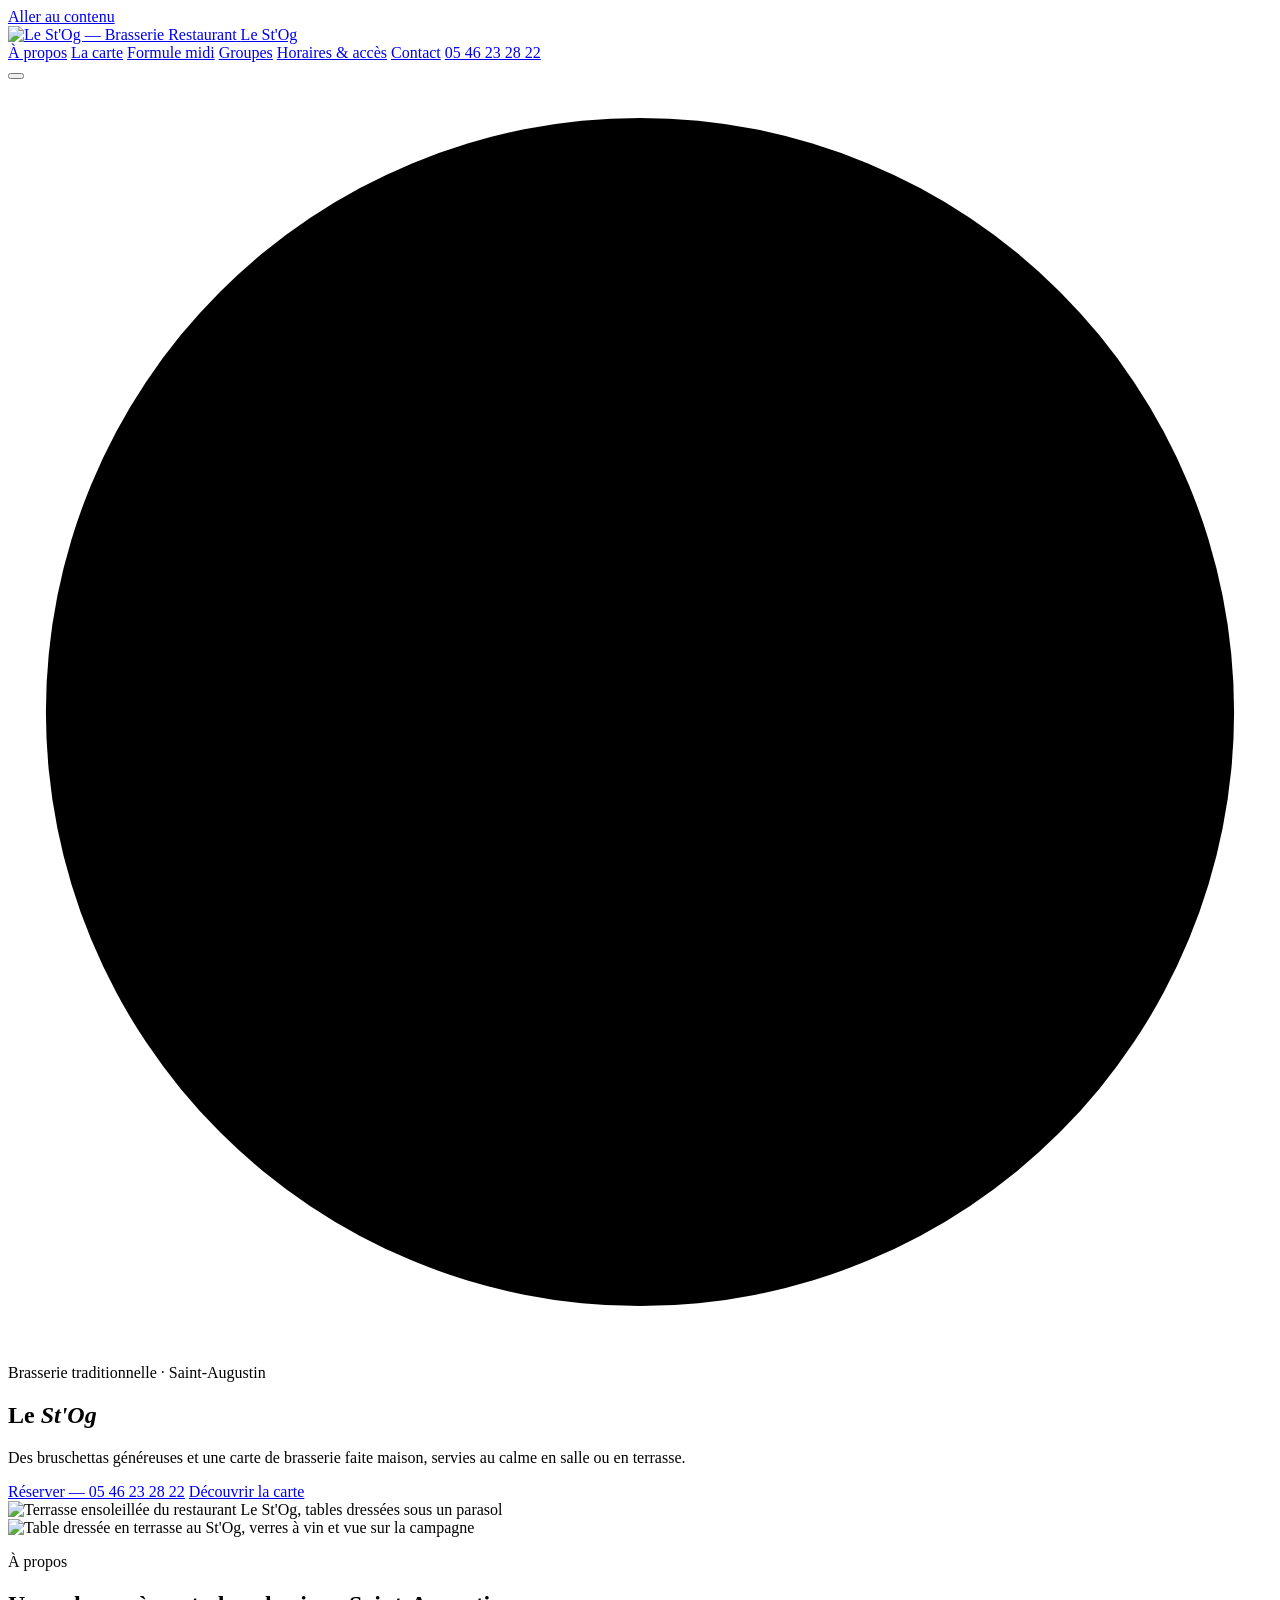
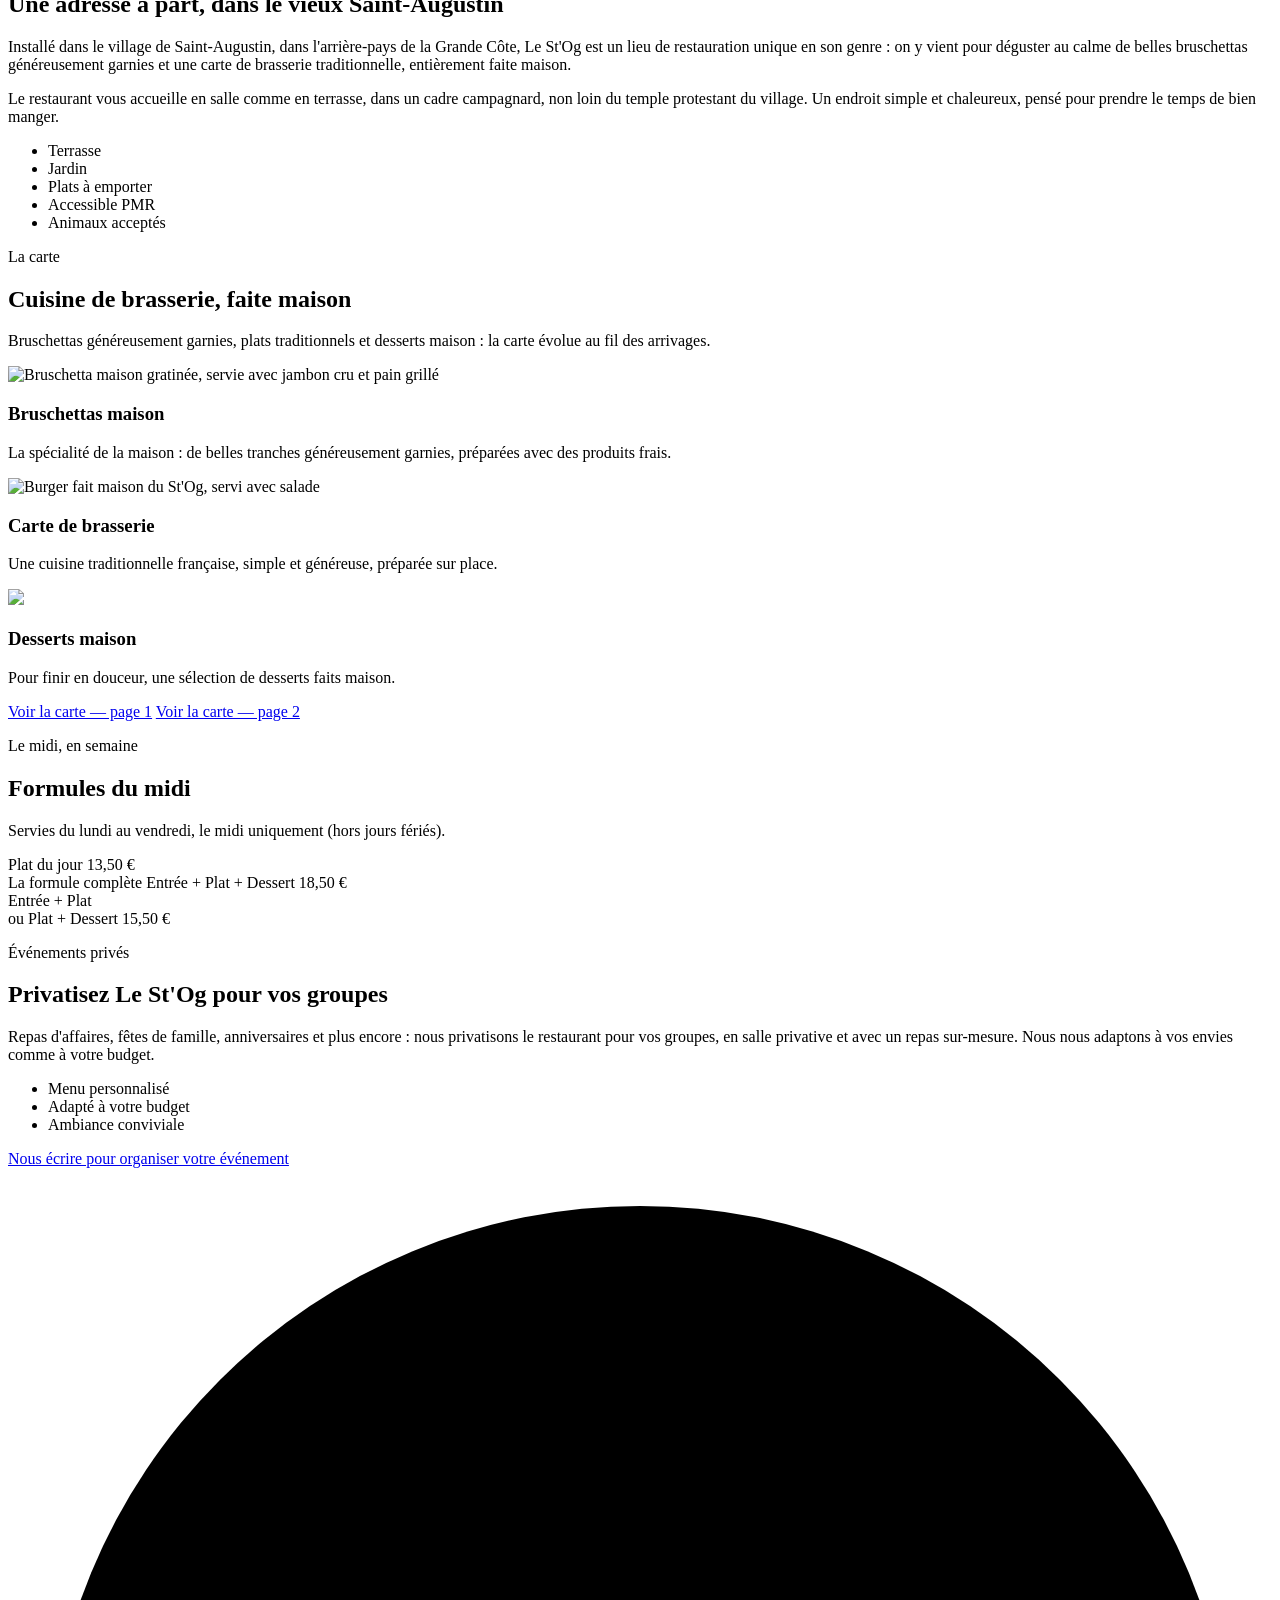
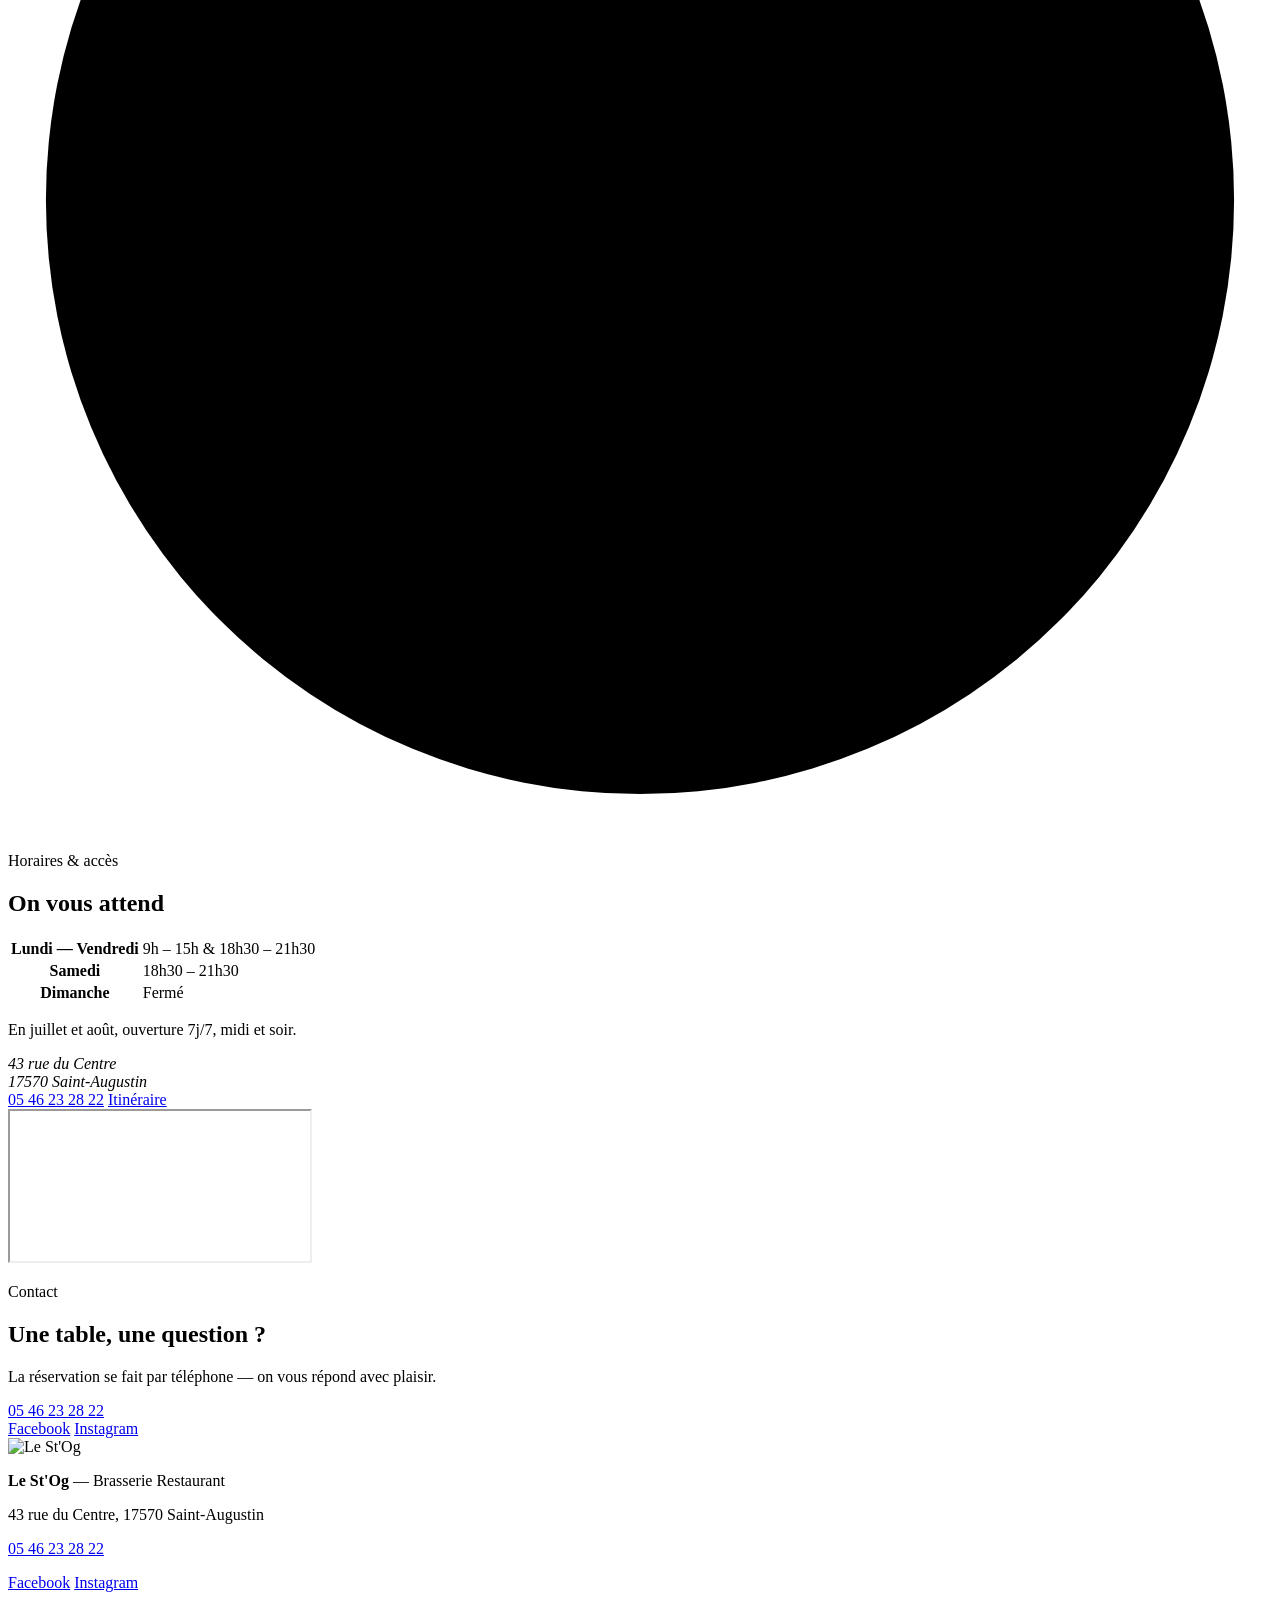
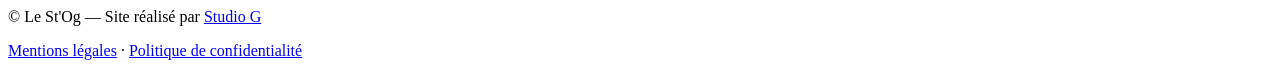
==== index.html @ 24a45e0d "Add files via upload" ====
<!DOCTYPE html>
<html lang="fr">
<head>
<meta charset="UTF-8">
<meta name="viewport" content="width=device-width, initial-scale=1.0">
<title>Le St'Og — Brasserie & Restaurant à Saint-Augustin</title>
<meta name="description" content="Le St'Og, brasserie traditionnelle et bruschettas maison au cœur de Saint-Augustin, près de Royan. Terrasse, jardin, cuisine faite maison.">
<link rel="icon" href="assets/img/logo.png">
<link rel="preconnect" href="https://fonts.googleapis.com">
<link rel="preconnect" href="https://fonts.gstatic.com" crossorigin>
<link href="https://fonts.googleapis.com/css2?family=Fraunces:ital,opsz,wght@0,9..144,400;0,9..144,600;0,9..144,700;0,9..144,900;1,9..144,500;1,9..144,600&family=Archivo:wght@400;500;600;700&display=swap" rel="stylesheet">
<link rel="stylesheet" href="css/style.css">
</head>
<body>

<a class="skip-link" href="#main">Aller au contenu</a>

<!-- ===== HEADER ===== -->
<header class="site-header" id="site-header">
  <div class="header-inner">
    <a href="#accueil" class="brand">
      <img src="assets/img/logo.png" alt="Le St'Og — Brasserie Restaurant" class="brand-logo">
      <span class="brand-word">Le St'Og</span>
    </a>

    <nav class="main-nav" id="main-nav">
      <a href="#apropos">À propos</a>
      <a href="#carte">La carte</a>
      <a href="#formules">Formule midi</a>
      <a href="#groupes">Groupes</a>
      <a href="#horaires">Horaires &amp; accès</a>
      <a href="#contact">Contact</a>
      <a href="tel:0546232822" class="nav-cta">05 46 23 28 22</a>
    </nav>

    <button class="nav-toggle" id="nav-toggle" aria-label="Ouvrir le menu" aria-expanded="false" aria-controls="main-nav">
      <span></span><span></span><span></span>
    </button>
  </div>
</header>

<main id="main">

  <!-- ===== HERO ===== -->
  <section class="hero" id="accueil">
    <div class="hero-seal" aria-hidden="true">
      <svg viewBox="0 0 200 200" class="seal-svg">
        <defs>
          <path id="sealCircleTop" d="M 100,100 m -78,0 a 78,78 0 1,1 156,0 a 78,78 0 1,1 -156,0" />
        </defs>
        <circle cx="100" cy="100" r="94" class="seal-ring-outer"/>
        <circle cx="100" cy="100" r="62" class="seal-ring-inner"/>
        <text class="seal-text">
          <textPath href="#sealCircleTop" startOffset="0%">BRASSERIE · SAINT-AUGUSTIN · RESTAURANT · DEPUIS TOUJOURS ·</textPath>
        </text>
      </svg>
    </div>

    <div class="hero-inner">
      <p class="eyebrow">Brasserie traditionnelle · Saint-Augustin</p>
      <h1 class="hero-title">Le <em>St'Og</em></h1>
      <p class="hero-tagline">Des bruschettas généreuses et une carte de brasserie faite maison, servies au calme en salle ou en terrasse.</p>
      <div class="hero-actions">
        <a href="tel:0546232822" class="btn btn-primary">Réserver — 05 46 23 28 22</a>
        <a href="#carte" class="btn btn-ghost">Découvrir la carte</a>
      </div>
    </div>

    <div class="hero-image">
      <img src="assets/img/hero-terrasse.webp" alt="Terrasse ensoleillée du restaurant Le St'Og, tables dressées sous un parasol" loading="eager">
    </div>
  </section>

  <!-- ===== A PROPOS ===== -->
  <section class="section about" id="apropos">
    <div class="about-grid">
      <div class="about-media">
        <img src="assets/img/about-salle.webp" alt="Table dressée en terrasse au St'Og, verres à vin et vue sur la campagne" loading="lazy">
      </div>
      <div class="about-copy">
        <p class="eyebrow">À propos</p>
        <h2>Une adresse à part, dans le vieux Saint-Augustin</h2>
        <p>Installé dans le village de Saint-Augustin, dans l'arrière-pays de la Grande Côte, Le St'Og est un lieu de restauration unique en son genre : on y vient pour déguster au calme de belles bruschettas généreusement garnies et une carte de brasserie traditionnelle, entièrement faite maison.</p>
        <p>Le restaurant vous accueille en salle comme en terrasse, dans un cadre campagnard, non loin du temple protestant du village. Un endroit simple et chaleureux, pensé pour prendre le temps de bien manger.</p>
        <ul class="tag-list">
          <li>Terrasse</li>
          <li>Jardin</li>
          <li>Plats à emporter</li>
          <li>Accessible PMR</li>
          <li>Animaux acceptés</li>
        </ul>
      </div>
    </div>
  </section>
  <!-- ===== CARTE / MENU ===== -->
  <section class="section menu" id="carte">
    <p class="eyebrow eyebrow-center">La carte</p>
    <h2 class="section-title center">Cuisine de brasserie, faite maison</h2>
    <p class="section-lede">Bruschettas généreusement garnies, plats traditionnels et desserts maison : la carte évolue au fil des arrivages.</p>

    <div class="menu-grid">
      <article class="menu-card">
        <div class="menu-card-media"><img src="assets/img/menu-bruschetta.webp" alt="Bruschetta maison gratinée, servie avec jambon cru et pain grillé" loading="lazy"></div>
        <h3>Bruschettas maison</h3>
        <p>La spécialité de la maison : de belles tranches généreusement garnies, préparées avec des produits frais.</p>
      </article>
      <article class="menu-card">
        <div class="menu-card-media"><img src="assets/img/menu-carte.webp" alt="Burger fait maison du St'Og, servi avec salade" loading="lazy"></div>
        <h3>Carte de brasserie</h3>
        <p>Une cuisine traditionnelle française, simple et généreuse, préparée sur place.</p>
      </article>
      <article class="menu-card">
        <div class="menu-card-media"><img src="assets/img/menu-dessert.jpg" loading="lazy"></div>
        <h3>Desserts maison</h3>
        <p>Pour finir en douceur, une sélection de desserts faits maison.</p>
      </article>
    </div>

    <div class="menu-cta">
      <a href="assets/img/carte-1.webp" target="_blank" rel="noopener" class="btn btn-primary">Voir la carte — page 1</a>
      <a href="assets/img/carte-2.webp" target="_blank" rel="noopener" class="btn btn-ghost">Voir la carte — page 2</a>
    </div>
  </section>


  <!-- ===== FORMULE MIDI ===== -->
  <section class="section formules" id="formules">
    <p class="eyebrow eyebrow-center">Le midi, en semaine</p>
    <h2 class="section-title center">Formules du midi</h2>
    <p class="section-lede">Servies du lundi au vendredi, le midi uniquement (hors jours fériés).</p>

    <div class="formule-grid">
      <div class="formule-card">
        <span class="formule-name">Plat du jour</span>
        <span class="formule-price">13,50&nbsp;€</span>
      </div>
      <div class="formule-card formule-card--featured">
        <span class="formule-tag">La formule complète</span>
        <span class="formule-name">Entrée + Plat + Dessert</span>
        <span class="formule-price">18,50&nbsp;€</span>
      </div>
      <div class="formule-card">
        <span class="formule-name">Entrée + Plat<br>ou Plat + Dessert</span>
        <span class="formule-price">15,50&nbsp;€</span>
      </div>
    </div>
  </section>

  <!-- ===== REPAS DE GROUPE ===== -->
  <section class="section groupes" id="groupes">
    <div class="groupes-inner">
      <div class="groupes-copy">
        <p class="eyebrow">Événements privés</p>
        <h2>Privatisez Le St'Og pour vos groupes</h2>
        <p>Repas d'affaires, fêtes de famille, anniversaires et plus encore : nous privatisons le restaurant pour vos groupes, en salle privative et avec un repas sur-mesure. Nous nous adaptons à vos envies comme à votre budget.</p>
        <ul class="check-list">
          <li>Menu personnalisé</li>
          <li>Adapté à votre budget</li>
          <li>Ambiance conviviale</li>
        </ul>
        <a href="mailto:brasserielestog@gmail.com" class="btn btn-primary">Nous écrire pour organiser votre événement</a>
      </div>
      <div class="groupes-seal" aria-hidden="true">
        <svg viewBox="0 0 200 200" class="seal-svg">
          <defs>
            <path id="sealCircleGroupes" d="M 100,100 m -78,0 a 78,78 0 1,1 156,0 a 78,78 0 1,1 -156,0" />
          </defs>
          <circle cx="100" cy="100" r="94" class="seal-ring-outer"/>
          <circle cx="100" cy="100" r="62" class="seal-ring-inner"/>
          <text class="seal-text">
            <textPath href="#sealCircleGroupes" startOffset="0%">GROUPES · ÉVÉNEMENTS · SUR-MESURE · PRIVATISATION ·</textPath>
          </text>
        </svg>
      </div>
    </div>
  </section>

  <section class="section hours" id="horaires">
    <div class="hours-grid">
      <div class="hours-block">
        <p class="eyebrow">Horaires &amp; accès</p>
        <h2>On vous attend</h2>

        <table class="hours-table">
          <tbody>
            <tr><th>Lundi — Vendredi</th><td>9h – 15h &amp; 18h30 – 21h30</td></tr>
            <tr><th>Samedi</th><td>18h30 – 21h30</td></tr>
            <tr><th>Dimanche</th><td>Fermé</td></tr>
          </tbody>
        </table>
        <p class="hours-note">En juillet et août, ouverture 7j/7, midi et soir.</p>

        <address>
          43 rue du Centre<br>
          17570 Saint-Augustin
        </address>

        <div class="hours-actions">
          <a href="tel:0546232822" class="btn btn-primary">05 46 23 28 22</a>
          <a href="https://maps.google.fr/?daddr=45.675987,-1.095075" target="_blank" rel="noopener" class="btn btn-ghost">Itinéraire</a>
        </div>
      </div>

      <div class="hours-map">
        <iframe
          title="Localisation du restaurant Le St'Og, 43 rue du Centre, Saint-Augustin"
          src="https://maps.google.com/maps?q=43+rue+du+Centre,+17570+Saint-Augustin&z=15&output=embed"
          loading="lazy"
          referrerpolicy="no-referrer-when-downgrade">
        </iframe>
      </div>
    </div>
  </section>

  <!-- ===== CONTACT ===== -->
  <section class="section contact" id="contact">
    <div class="contact-inner">
      <p class="eyebrow eyebrow-center">Contact</p>
      <h2 class="section-title center">Une table, une question ?</h2>
      <p class="section-lede">La réservation se fait par téléphone — on vous répond avec plaisir.</p>
      <a href="tel:0546232822" class="phone-cta">05 46 23 28 22</a>
      <div class="social-links">
        <a href="https://www.facebook.com/profile.php?id=61562118181869" target="_blank" rel="noopener" aria-label="Facebook du St'Og">Facebook</a>
        <a href="https://www.instagram.com/brass_le_st_og" target="_blank" rel="noopener" aria-label="Instagram du St'Og">Instagram</a>
      </div>
    </div>
  </section>

</main>

<!-- ===== FOOTER ===== -->
<footer class="site-footer">
  <div class="footer-inner">
    <img src="assets/img/logo.png" alt="Le St'Og" class="footer-logo">
    <div class="footer-info">
      <p><strong>Le St'Og</strong> — Brasserie Restaurant</p>
      <p>43 rue du Centre, 17570 Saint-Augustin</p>
      <p><a href="tel:0546232822">05 46 23 28 22</a></p>
    </div>
    <div class="footer-social">
      <a href="https://www.facebook.com/profile.php?id=61562118181869" target="_blank" rel="noopener">Facebook</a>
      <a href="https://www.instagram.com/brass_le_st_og" target="_blank" rel="noopener">Instagram</a>
    </div>
  </div>
  <p class="footer-credit">© <span id="year"></span> Le St'Og — Site réalisé par <a href="https://studiog17.fr" target="_blank" rel="noopener">Studio G</a></p>
  <p class="footer-legal"><a href="mentions-legales.html">Mentions légales</a> · <a href="politique-confidentialite.html">Politique de confidentialité</a></p>
</footer>

<script src="js/script.js"></script>
</body>
</html>
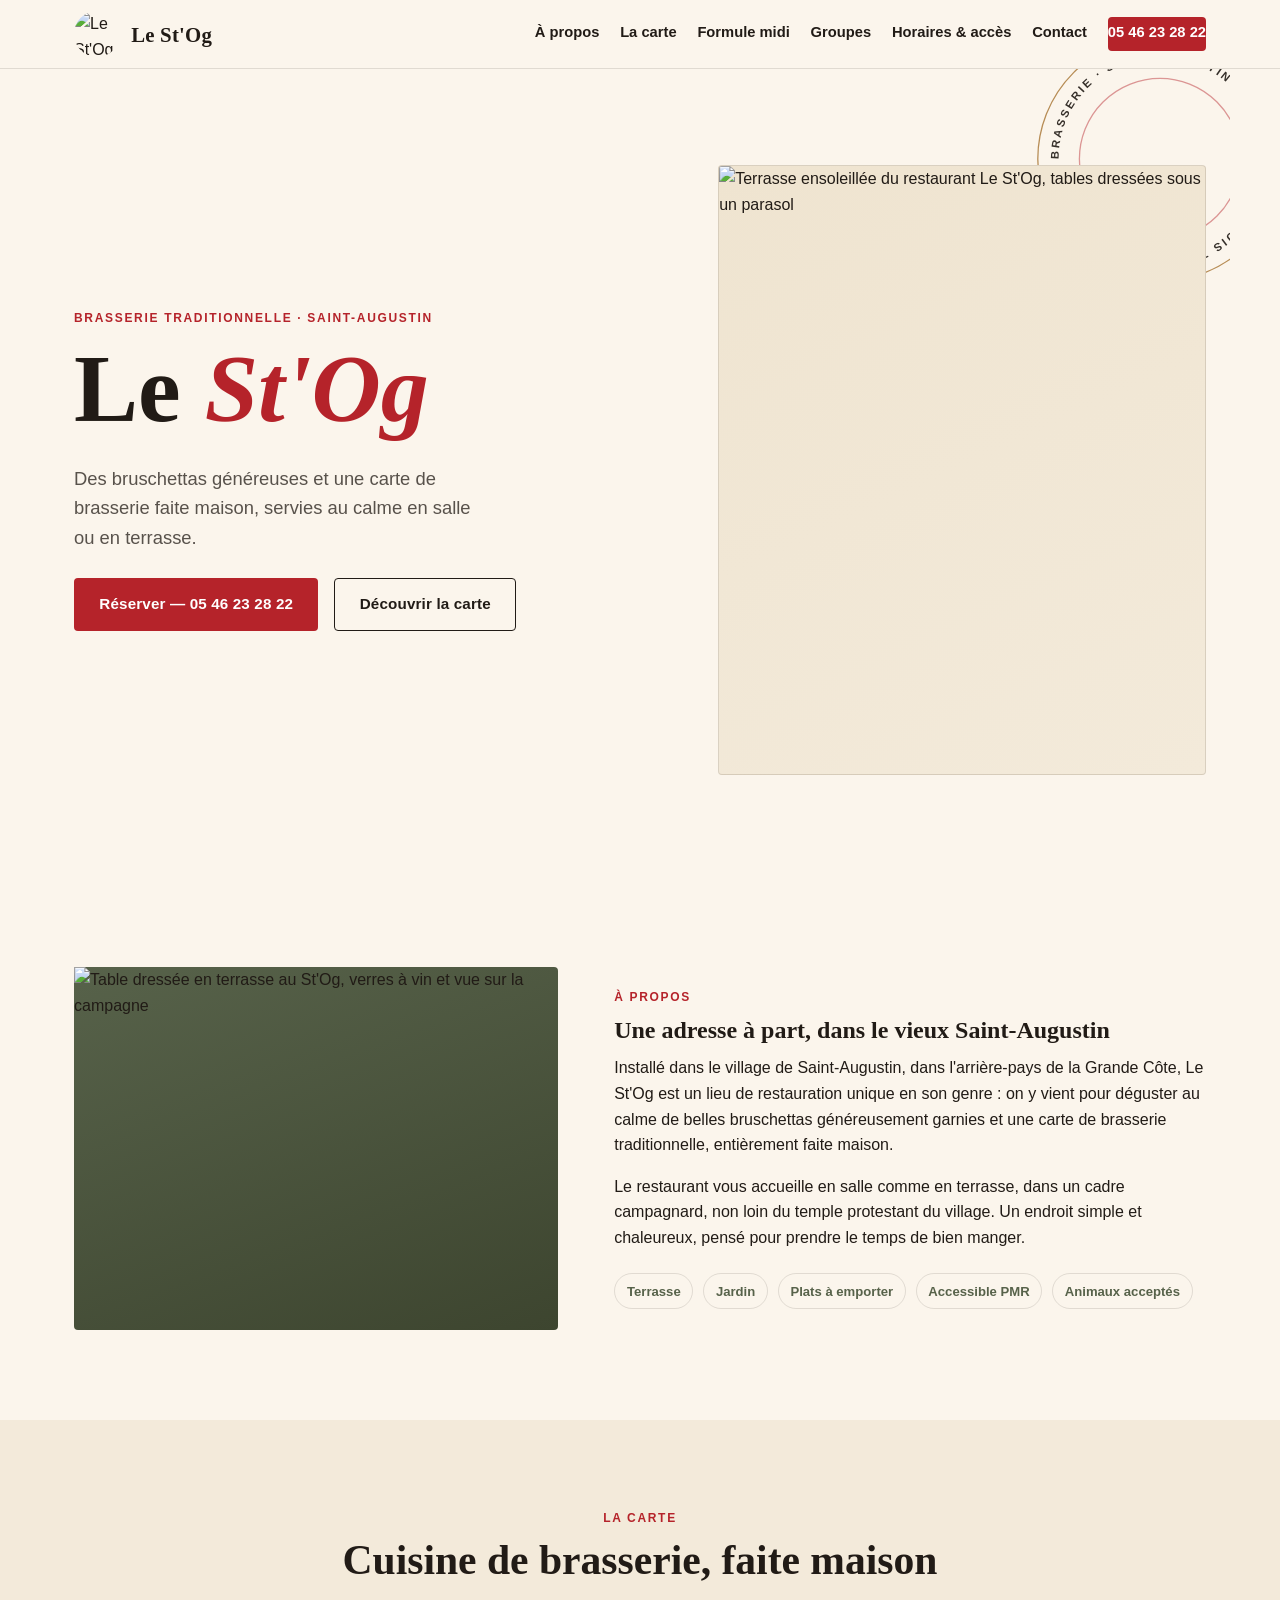
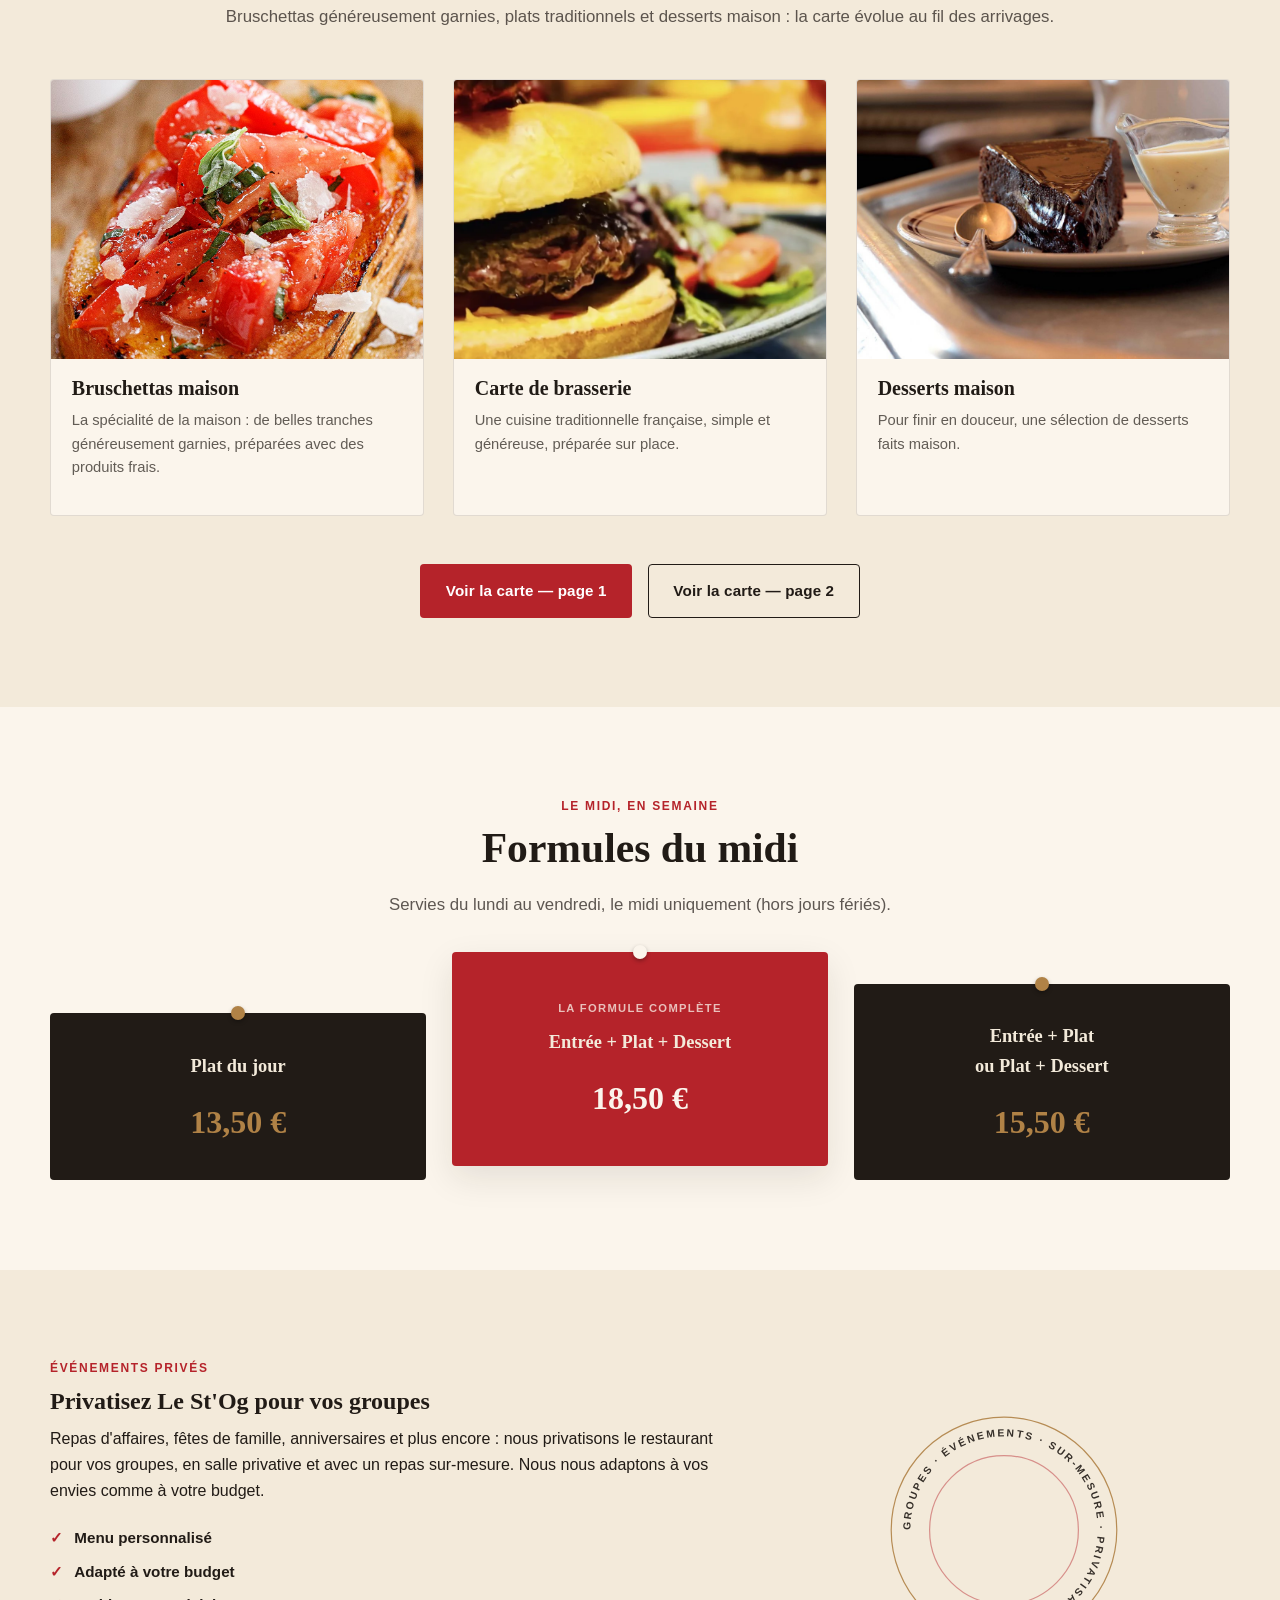
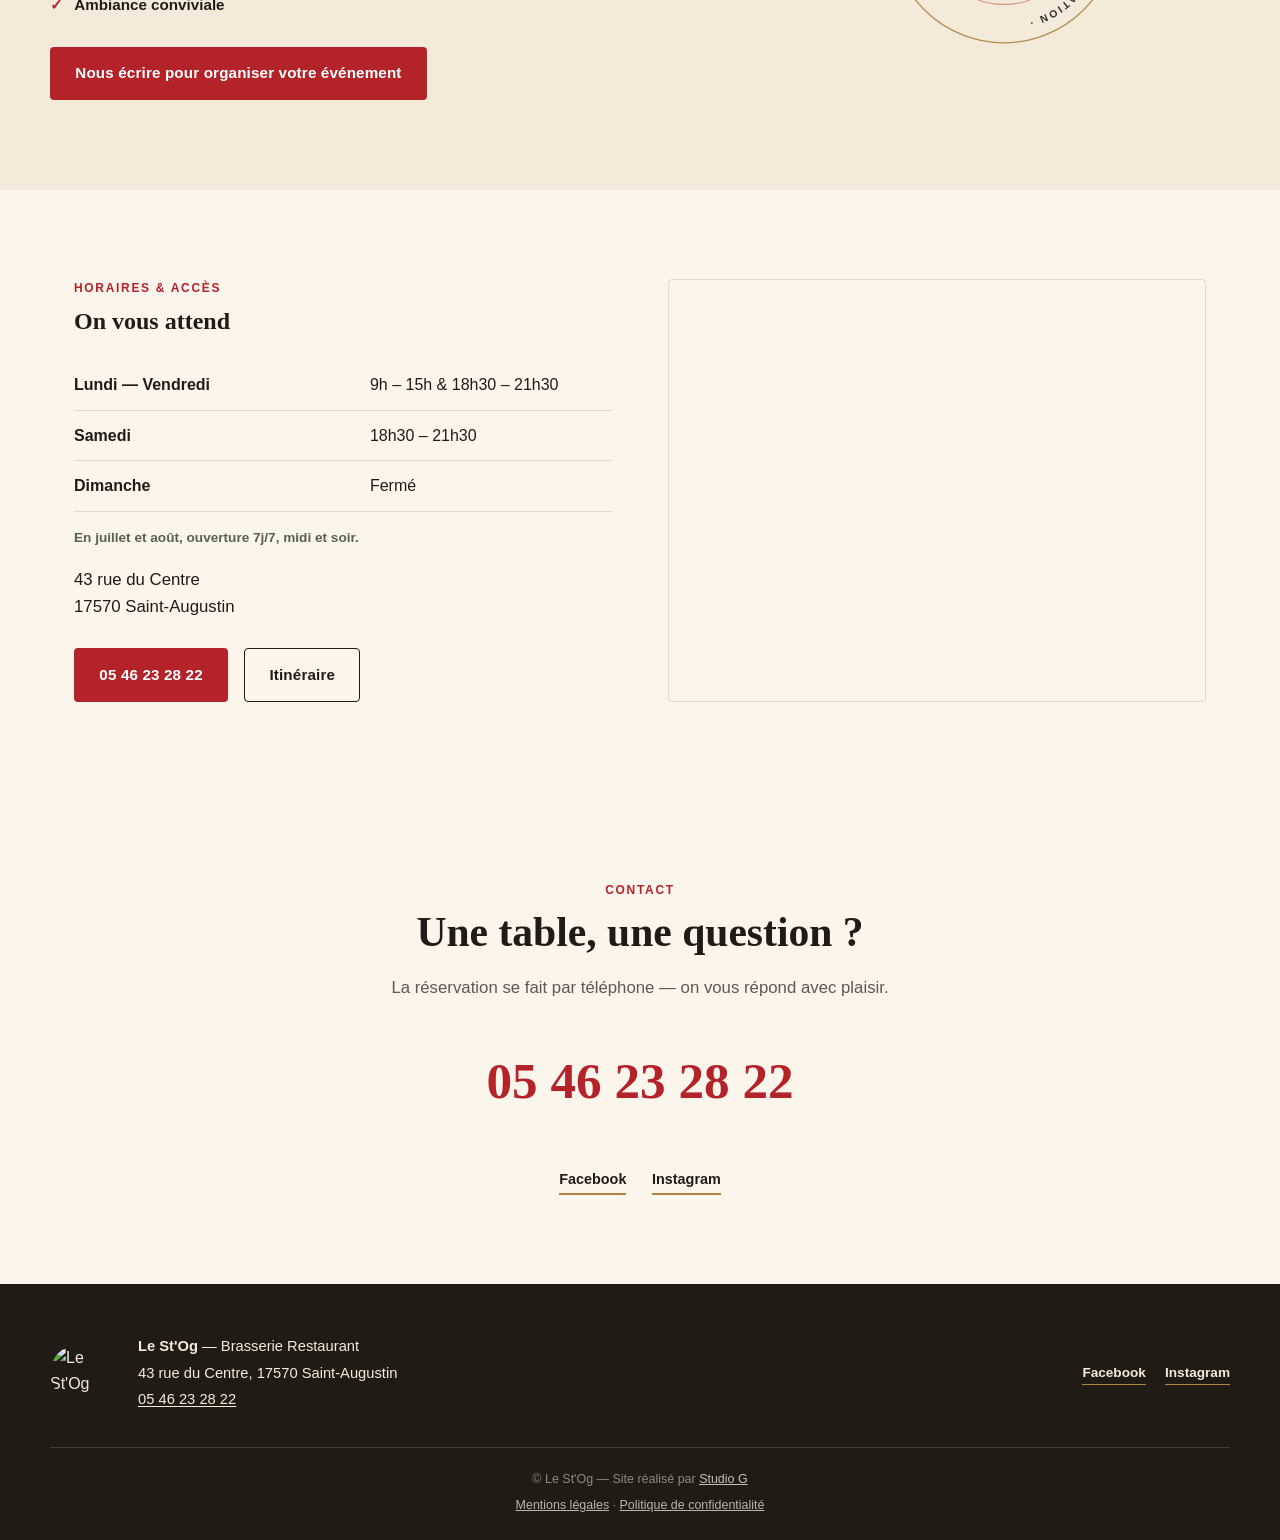
==== commit 3f706297: "Update index.html" ====
--- a/index.html
+++ b/index.html
@@ -9,7 +9,7 @@
 <link rel="preconnect" href="https://fonts.googleapis.com">
 <link rel="preconnect" href="https://fonts.gstatic.com" crossorigin>
 <link href="https://fonts.googleapis.com/css2?family=Fraunces:ital,opsz,wght@0,9..144,400;0,9..144,600;0,9..144,700;0,9..144,900;1,9..144,500;1,9..144,600&family=Archivo:wght@400;500;600;700&display=swap" rel="stylesheet">
-<link rel="stylesheet" href="css/style.css">
+<link rel="stylesheet" href="style.css">
 </head>
 <body>
 
@@ -100,17 +100,17 @@
 
     <div class="menu-grid">
       <article class="menu-card">
-        <div class="menu-card-media"><img src="assets/img/menu-bruschetta.webp" alt="Bruschetta maison gratinée, servie avec jambon cru et pain grillé" loading="lazy"></div>
+        <div class="menu-card-media"><img src="menu-bruschetta.webp" alt="Bruschetta maison gratinée, servie avec jambon cru et pain grillé" loading="lazy"></div>
         <h3>Bruschettas maison</h3>
         <p>La spécialité de la maison : de belles tranches généreusement garnies, préparées avec des produits frais.</p>
       </article>
       <article class="menu-card">
-        <div class="menu-card-media"><img src="assets/img/menu-carte.webp" alt="Burger fait maison du St'Og, servi avec salade" loading="lazy"></div>
+        <div class="menu-card-media"><img src="menu-carte.webp" alt="Burger fait maison du St'Og, servi avec salade" loading="lazy"></div>
         <h3>Carte de brasserie</h3>
         <p>Une cuisine traditionnelle française, simple et généreuse, préparée sur place.</p>
       </article>
       <article class="menu-card">
-        <div class="menu-card-media"><img src="assets/img/menu-dessert.jpg" loading="lazy"></div>
+        <div class="menu-card-media"><img src="menu-dessert.jpg" loading="lazy"></div>
         <h3>Desserts maison</h3>
         <p>Pour finir en douceur, une sélection de desserts faits maison.</p>
       </article>
--- a/style.css
+++ b/style.css
@@ -0,0 +1,726 @@
+/* =========================================================
+   LE ST'OG — tokens
+   ========================================================= */
+:root{
+  --red: #B5232A;
+  --red-dark: #7E181D;
+  --ink: #211B16;
+  --cream: #FBF5EC;
+  --cream-soft: #F3EADA;
+  --card: #EFE4D0;
+  --gold: #B08246;
+  --olive: #57624A;
+  --line: rgba(33,27,22,0.12);
+
+  --font-display: 'Fraunces', serif;
+  --font-body: 'Archivo', sans-serif;
+
+  --container: 1180px;
+  --radius: 4px;
+  --shadow-soft: 0 12px 34px rgba(33,27,22,0.10);
+}
+
+*, *::before, *::after{ box-sizing: border-box; }
+
+html{ scroll-behavior: smooth; }
+
+body{
+  margin:0;
+  background: var(--cream);
+  color: var(--ink);
+  font-family: var(--font-body);
+  font-size: 16px;
+  line-height: 1.6;
+  -webkit-font-smoothing: antialiased;
+}
+
+img{ max-width:100%; display:block; }
+
+a{ color: inherit; text-decoration: none; }
+
+h1,h2,h3{
+  font-family: var(--font-display);
+  font-weight: 700;
+  line-height: 1.05;
+  margin: 0 0 0.5em;
+}
+
+p{ margin: 0 0 1em; }
+
+.skip-link{
+  position:absolute; left:-999px; top:0;
+  background: var(--ink); color:#fff; padding: 0.75em 1.25em;
+  z-index: 999;
+}
+.skip-link:focus{ left: 1em; top: 1em; }
+
+:focus-visible{
+  outline: 3px solid var(--gold);
+  outline-offset: 2px;
+}
+
+@media (prefers-reduced-motion: reduce){
+  html{ scroll-behavior: auto; }
+  *, *::before, *::after{
+    animation-duration: 0.001ms !important;
+    animation-iteration-count: 1 !important;
+    transition-duration: 0.001ms !important;
+  }
+}
+
+.eyebrow{
+  font-family: var(--font-body);
+  font-weight: 700;
+  font-size: 0.75rem;
+  letter-spacing: 0.14em;
+  text-transform: uppercase;
+  color: var(--red);
+  margin: 0 0 0.9em;
+}
+.eyebrow-center{ text-align:center; }
+
+.section{
+  padding: clamp(3.5rem, 7vw, 6.5rem) 1.5rem;
+  max-width: var(--container);
+  margin: 0 auto;
+}
+
+.section-title{
+  font-size: clamp(1.9rem, 3.4vw, 2.6rem);
+  max-width: 32ch;
+}
+.section-title.center{ margin-left:auto; margin-right:auto; text-align:center; }
+
+.section-lede{
+  max-width: 56ch;
+  color: rgba(33,27,22,0.72);
+  font-size: 1.05rem;
+}
+.center + .section-lede{ margin-left:auto; margin-right:auto; text-align:center; }
+
+/* =========================================================
+   BUTTONS
+   ========================================================= */
+.btn{
+  display:inline-flex;
+  align-items:center;
+  gap:0.5em;
+  padding: 0.9em 1.6em;
+  border-radius: var(--radius);
+  font-family: var(--font-body);
+  font-weight: 700;
+  font-size: 0.95rem;
+  letter-spacing: 0.01em;
+  border: 1.5px solid transparent;
+  transition: transform 0.15s ease, background-color 0.2s ease, color 0.2s ease, border-color .2s ease;
+  white-space: nowrap;
+}
+.btn:hover{ transform: translateY(-2px); }
+
+.btn-primary{
+  background: var(--red);
+  color: #fff;
+}
+.btn-primary:hover{ background: var(--red-dark); }
+
+.btn-ghost{
+  background: transparent;
+  border-color: var(--ink);
+  color: var(--ink);
+}
+.btn-ghost:hover{ background: var(--ink); color: var(--cream); }
+
+/* =========================================================
+   HEADER
+   ========================================================= */
+.site-header{
+  position: sticky;
+  top: 0;
+  z-index: 100;
+  background: rgba(251,245,236,0.92);
+  backdrop-filter: blur(8px);
+  border-bottom: 1px solid var(--line);
+}
+
+.header-inner{
+  max-width: var(--container);
+  margin: 0 auto;
+  padding: 0.7rem 1.5rem;
+  display:flex;
+  align-items:center;
+  justify-content: space-between;
+  gap: 1.5rem;
+}
+
+.brand{
+  display:flex;
+  align-items:center;
+  gap:0.7rem;
+}
+.brand-logo{
+  width: 46px;
+  height: 46px;
+  border-radius: 50%;
+  object-fit: cover;
+}
+.brand-word{
+  font-family: var(--font-display);
+  font-weight: 700;
+  font-size: 1.3rem;
+  letter-spacing: 0.01em;
+}
+
+.main-nav{
+  display:flex;
+  align-items:center;
+  gap: 1.3rem;
+}
+.main-nav a{
+  font-size: 0.92rem;
+  font-weight: 600;
+  padding: 0.3em 0;
+  border-bottom: 2px solid transparent;
+  transition: border-color 0.2s ease, color .2s ease;
+}
+.main-nav a:not(.nav-cta):hover{ border-color: var(--red); }
+
+.nav-cta{
+  background: var(--red);
+  color: #fff !important;
+  padding: 0.6em 1.1em;
+  border-radius: var(--radius);
+}
+.nav-cta:hover{ background: var(--red-dark); }
+
+.nav-toggle{
+  display:none;
+  flex-direction: column;
+  gap: 5px;
+  background: none;
+  border: none;
+  cursor: pointer;
+  padding: 0.5em;
+}
+.nav-toggle span{
+  width: 24px;
+  height: 2px;
+  background: var(--ink);
+}
+
+/* =========================================================
+   HERO
+   ========================================================= */
+.hero{
+  position: relative;
+  max-width: var(--container);
+  margin: 0 auto;
+  padding: clamp(3rem, 8vw, 6rem) 1.5rem clamp(4rem, 8vw, 7rem);
+  display:grid;
+  grid-template-columns: 1.1fr 0.9fr;
+  align-items: center;
+  gap: 3rem;
+  overflow: hidden;
+}
+
+.hero-title{
+  font-size: clamp(3.4rem, 8vw, 6rem);
+  margin-bottom: 0.25em;
+}
+.hero-title em{
+  font-style: italic;
+  color: var(--red);
+}
+
+.hero-tagline{
+  font-size: 1.15rem;
+  max-width: 40ch;
+  color: rgba(33,27,22,0.75);
+}
+
+.hero-actions{
+  display:flex;
+  flex-wrap: wrap;
+  gap: 1rem;
+  margin-top: 1.6rem;
+}
+
+.hero-image{
+  position: relative;
+  aspect-ratio: 4/5;
+  background: linear-gradient(155deg, var(--card), var(--cream-soft));
+  border: 1px solid var(--line);
+  border-radius: var(--radius);
+  display:flex;
+  align-items:flex-end;
+  justify-content:center;
+  overflow:hidden;
+}
+
+.hero-image img,
+.about-media img{
+  width: 100%;
+  height: 100%;
+  object-fit: cover;
+}
+
+.placeholder-tag{
+  font-size: 0.78rem;
+  font-weight: 600;
+  letter-spacing: 0.04em;
+  color: rgba(33,27,22,0.45);
+  background: rgba(255,255,255,0.6);
+  padding: 0.5em 0.9em;
+  margin-bottom: 1em;
+  border-radius: 999px;
+}
+
+/* Signature seal element */
+.hero-seal{
+  position: absolute;
+  right: -60px;
+  top: -40px;
+  width: 260px;
+  height: 260px;
+  pointer-events: none;
+  opacity: 0.9;
+}
+.seal-svg{
+  width:100%;
+  height:100%;
+  animation: spin-seal 40s linear infinite;
+}
+@keyframes spin-seal{
+  from{ transform: rotate(0deg); }
+  to{ transform: rotate(360deg); }
+}
+.seal-ring-outer{
+  fill:none;
+  stroke: var(--gold);
+  stroke-width: 1;
+}
+.seal-ring-inner{
+  fill:none;
+  stroke: var(--red);
+  stroke-width: 1;
+  opacity: 0.5;
+}
+.seal-text{
+  font-family: var(--font-body);
+  font-size: 8.6px;
+  font-weight: 700;
+  letter-spacing: 0.22em;
+  fill: var(--ink);
+  text-transform: uppercase;
+}
+
+/* =========================================================
+   ABOUT
+   ========================================================= */
+.about-grid{
+  display:grid;
+  grid-template-columns: 0.9fr 1.1fr;
+  gap: 3.5rem;
+  align-items:center;
+}
+
+.about-media{
+  aspect-ratio: 4/3;
+  background: linear-gradient(160deg, var(--olive), #3d452f);
+  border-radius: var(--radius);
+  display:flex;
+  align-items:flex-end;
+  justify-content:center;
+}
+.about-media .placeholder-tag{
+  color: rgba(255,255,255,0.85);
+  background: rgba(0,0,0,0.25);
+}
+
+.tag-list{
+  list-style:none;
+  padding:0;
+  margin: 1.4em 0 0;
+  display:flex;
+  flex-wrap:wrap;
+  gap: 0.6em;
+}
+.tag-list li{
+  font-size: 0.82rem;
+  font-weight: 600;
+  padding: 0.5em 0.9em;
+  border: 1px solid var(--line);
+  border-radius: 999px;
+  color: var(--olive);
+}
+
+/* =========================================================
+   MENU
+   ========================================================= */
+.menu{ background: var(--cream-soft); max-width: none; }
+.menu > *{ max-width: var(--container); margin-left:auto; margin-right:auto; }
+
+.menu-grid{
+  display:grid;
+  grid-template-columns: repeat(3, 1fr);
+  gap: 1.8rem;
+  margin: 3rem auto 0;
+}
+
+.menu-card{
+  background: var(--cream);
+  border: 1px solid var(--line);
+  border-radius: var(--radius);
+  overflow:hidden;
+}
+.menu-card h3{
+  font-size: 1.25rem;
+  padding: 1.2rem 1.3rem 0;
+}
+.menu-card p{
+  padding: 0 1.3rem 1.3rem;
+  font-size: 0.92rem;
+  color: rgba(33,27,22,0.7);
+}
+.menu-card-media{
+  aspect-ratio: 4/3;
+  background: linear-gradient(155deg, var(--card), var(--cream-soft));
+  display:flex;
+  align-items:flex-end;
+  justify-content:center;
+}
+.menu-card-media img{ width:100%; height:100%; object-fit:cover; }
+
+.menu-cta{
+  display:flex;
+  justify-content:center;
+  gap: 1rem;
+  flex-wrap: wrap;
+  margin-top: 3rem;
+}
+
+/* =========================================================
+   FORMULE MIDI
+   ========================================================= */
+.formules{ max-width: none; background: var(--cream); }
+.formules > *{ max-width: var(--container); margin-left:auto; margin-right:auto; }
+
+.formule-grid{
+  display:grid;
+  grid-template-columns: repeat(3, 1fr);
+  gap: 1.6rem;
+  margin-top: 3rem;
+  align-items: end;
+}
+
+.formule-card{
+  position: relative;
+  background: var(--ink);
+  color: var(--cream-soft);
+  border-radius: var(--radius);
+  padding: 2.4rem 1.6rem 2rem;
+  text-align:center;
+  display:flex;
+  flex-direction:column;
+  gap: 0.6rem;
+}
+.formule-card::before{
+  content:"";
+  position:absolute;
+  top: -7px;
+  left: 50%;
+  transform: translateX(-50%);
+  width: 14px;
+  height: 14px;
+  border-radius: 50%;
+  background: var(--gold);
+  box-shadow: 0 2px 4px rgba(0,0,0,0.3);
+}
+
+.formule-card--featured{
+  background: var(--red);
+  padding-top: 3rem;
+  padding-bottom: 2.6rem;
+  transform: translateY(-14px);
+  box-shadow: var(--shadow-soft);
+}
+.formule-card--featured::before{ background: var(--cream); }
+
+.formule-tag{
+  font-size: 0.7rem;
+  font-weight: 700;
+  letter-spacing: 0.12em;
+  text-transform: uppercase;
+  color: rgba(251,245,236,0.75);
+}
+
+.formule-name{
+  font-family: var(--font-display);
+  font-size: 1.15rem;
+  font-weight: 600;
+}
+
+.formule-price{
+  font-family: var(--font-display);
+  font-size: 2rem;
+  font-weight: 700;
+  color: var(--gold);
+  margin-top: 0.2em;
+}
+.formule-card--featured .formule-price{ color: var(--cream); }
+
+/* =========================================================
+   GROUPES / PRIVATISATION
+   ========================================================= */
+.groupes{ max-width: none; background: var(--cream-soft); }
+.groupes-inner{
+  max-width: var(--container);
+  margin: 0 auto;
+  display:grid;
+  grid-template-columns: 1.2fr 0.8fr;
+  gap: 3rem;
+  align-items:center;
+}
+
+.check-list{
+  list-style:none;
+  padding:0;
+  margin: 1.4em 0 1.8em;
+  display:flex;
+  flex-direction:column;
+  gap: 0.6em;
+}
+.check-list li{
+  position:relative;
+  padding-left: 1.6em;
+  font-weight: 600;
+  font-size: 0.95rem;
+}
+.check-list li::before{
+  content:"✓";
+  position:absolute;
+  left:0;
+  color: var(--red);
+  font-weight: 700;
+}
+
+.groupes-seal{
+  width: 240px;
+  height: 240px;
+  margin: 0 auto;
+  opacity: 0.9;
+}
+.groupes-seal .seal-svg{ animation: spin-seal 50s linear infinite; }
+
+.hours-note{
+  font-size: 0.85rem;
+  color: var(--olive);
+  font-weight: 600;
+  margin-top: -0.8em;
+  margin-bottom: 1.4em;
+}
+
+/* =========================================================
+   HOURS
+   ========================================================= */
+.hours-grid{
+  display:grid;
+  grid-template-columns: 1fr 1fr;
+  gap: 3.5rem;
+  align-items: stretch;
+}
+
+.hours-table{
+  width:100%;
+  border-collapse: collapse;
+  margin: 1.6em 0;
+}
+.hours-table th, .hours-table td{
+  text-align:left;
+  padding: 0.75em 0;
+  border-bottom: 1px solid var(--line);
+  font-weight: 400;
+}
+.hours-table th{
+  font-weight: 700;
+  width: 55%;
+}
+
+address{
+  font-style: normal;
+  margin: 1em 0 1.6em;
+  font-size: 1.05rem;
+}
+
+.hours-actions{
+  display:flex;
+  flex-wrap:wrap;
+  gap: 1rem;
+}
+
+.hours-map{
+  min-height: 320px;
+  border-radius: var(--radius);
+  overflow:hidden;
+  border: 1px solid var(--line);
+}
+.hours-map iframe{
+  width:100%;
+  height:100%;
+  min-height: 320px;
+  border:0;
+}
+
+/* =========================================================
+   CONTACT
+   ========================================================= */
+.contact{ text-align:center; }
+.contact-inner{ max-width: 640px; margin: 0 auto; }
+
+.phone-cta{
+  display:inline-block;
+  font-family: var(--font-display);
+  font-size: clamp(2.2rem, 5vw, 3.2rem);
+  font-weight: 700;
+  color: var(--red);
+  margin: 0.4em 0 0.9em;
+}
+.phone-cta:hover{ color: var(--red-dark); }
+
+.social-links{
+  display:flex;
+  justify-content:center;
+  gap: 1.6rem;
+}
+.social-links a{
+  font-weight: 700;
+  font-size: 0.9rem;
+  padding-bottom: 2px;
+  border-bottom: 2px solid var(--gold);
+}
+
+/* =========================================================
+   FOOTER
+   ========================================================= */
+.site-footer{
+  background: var(--ink);
+  color: var(--cream-soft);
+  padding: 3rem 1.5rem 1.5rem;
+}
+.footer-inner{
+  max-width: var(--container);
+  margin: 0 auto;
+  display:flex;
+  flex-wrap: wrap;
+  gap: 2rem;
+  align-items:center;
+  padding-bottom: 2rem;
+  border-bottom: 1px solid rgba(251,245,236,0.15);
+}
+.footer-logo{
+  width: 56px;
+  height: 56px;
+  border-radius: 50%;
+}
+.footer-info p{ margin: 0.2em 0; font-size: 0.92rem; }
+.footer-info a{ color: var(--cream-soft); text-decoration: underline; text-underline-offset: 2px; }
+
+.footer-social{
+  display:flex;
+  gap: 1.2rem;
+  margin-left: auto;
+}
+.footer-social a{
+  font-size: 0.85rem;
+  font-weight: 600;
+  color: var(--cream-soft);
+  border-bottom: 1px solid var(--gold);
+}
+
+.footer-credit{
+  max-width: var(--container);
+  margin: 1.4rem auto 0;
+  font-size: 0.78rem;
+  color: rgba(251,245,236,0.5);
+  text-align:center;
+}
+.footer-credit a{ color: rgba(251,245,236,0.75); text-decoration: underline; }
+
+.footer-legal{
+  max-width: var(--container);
+  margin: 0.4rem auto 0;
+  font-size: 0.78rem;
+  color: rgba(251,245,236,0.5);
+  text-align:center;
+}
+.footer-legal a{ color: rgba(251,245,236,0.7); text-decoration: underline; }
+
+/* =========================================================
+   PAGES LÉGALES
+   ========================================================= */
+.legal-page{
+  max-width: 760px;
+  padding-top: 3rem;
+  padding-bottom: 5rem;
+}
+.legal-page h1{
+  font-size: clamp(1.8rem, 3.5vw, 2.4rem);
+  margin-bottom: 0.3em;
+}
+.legal-page .updated{
+  font-size: 0.85rem;
+  color: rgba(33,27,22,0.5);
+  margin-bottom: 2.4em;
+}
+.legal-page h2{
+  font-size: 1.25rem;
+  margin-top: 2.2em;
+}
+.legal-page p, .legal-page li{
+  color: rgba(33,27,22,0.8);
+  font-size: 0.96rem;
+}
+.legal-page ul{ padding-left: 1.3em; }
+.legal-page a{ text-decoration: underline; text-underline-offset: 2px; color: var(--red); }
+.legal-page .todo{
+  background: var(--card);
+  border-left: 3px solid var(--red);
+  padding: 0.8em 1em;
+  font-size: 0.85rem;
+  border-radius: 0 var(--radius) var(--radius) 0;
+}
+
+/* =========================================================
+   RESPONSIVE
+   ========================================================= */
+@media (max-width: 900px){
+  .main-nav{
+    position: fixed;
+    inset: 64px 0 0 0;
+    background: var(--cream);
+    flex-direction: column;
+    align-items: flex-start;
+    padding: 2rem 1.5rem;
+    gap: 1.4rem;
+    transform: translateX(100%);
+    transition: transform 0.25s ease;
+  }
+  .main-nav.is-open{ transform: translateX(0); }
+  .nav-toggle{ display:flex; }
+
+  .hero{ grid-template-columns: 1fr; }
+  .hero-image{ order: -1; aspect-ratio: 16/10; }
+  .hero-seal{ width: 170px; height:170px; right: -30px; top: -20px; }
+
+  .about-grid{ grid-template-columns: 1fr; }
+  .hours-grid{ grid-template-columns: 1fr; }
+  .footer-social{ margin-left: 0; }
+  .formule-grid{ grid-template-columns: 1fr; max-width: 380px; margin-left:auto; margin-right:auto; }
+  .formule-card--featured{ transform: none; order: -1; }
+  .groupes-inner{ grid-template-columns: 1fr; }
+  .groupes-seal{ order: -1; width: 170px; height: 170px; }
+}
+
+@media (max-width: 560px){
+  .hero-actions{ flex-direction: column; align-items: flex-start; }
+  .hero-actions .btn{ width: 100%; justify-content:center; }
+}
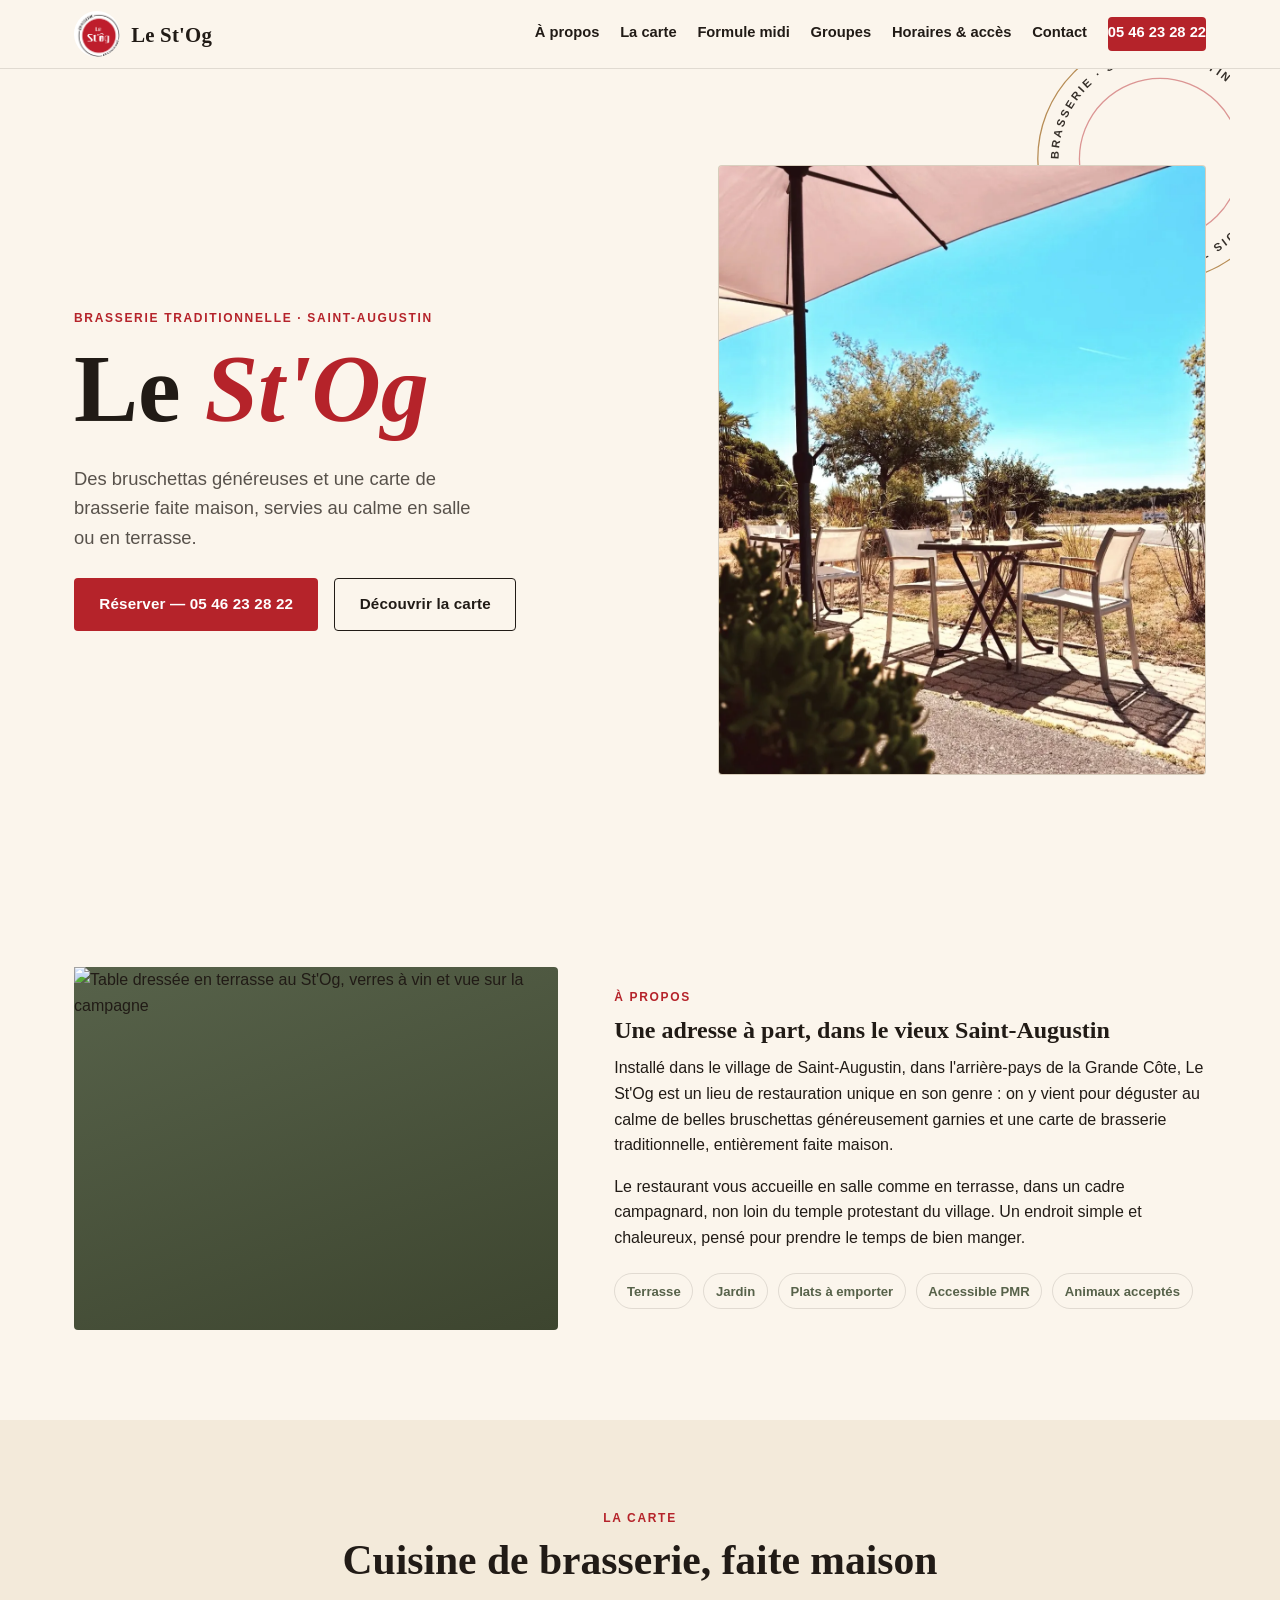
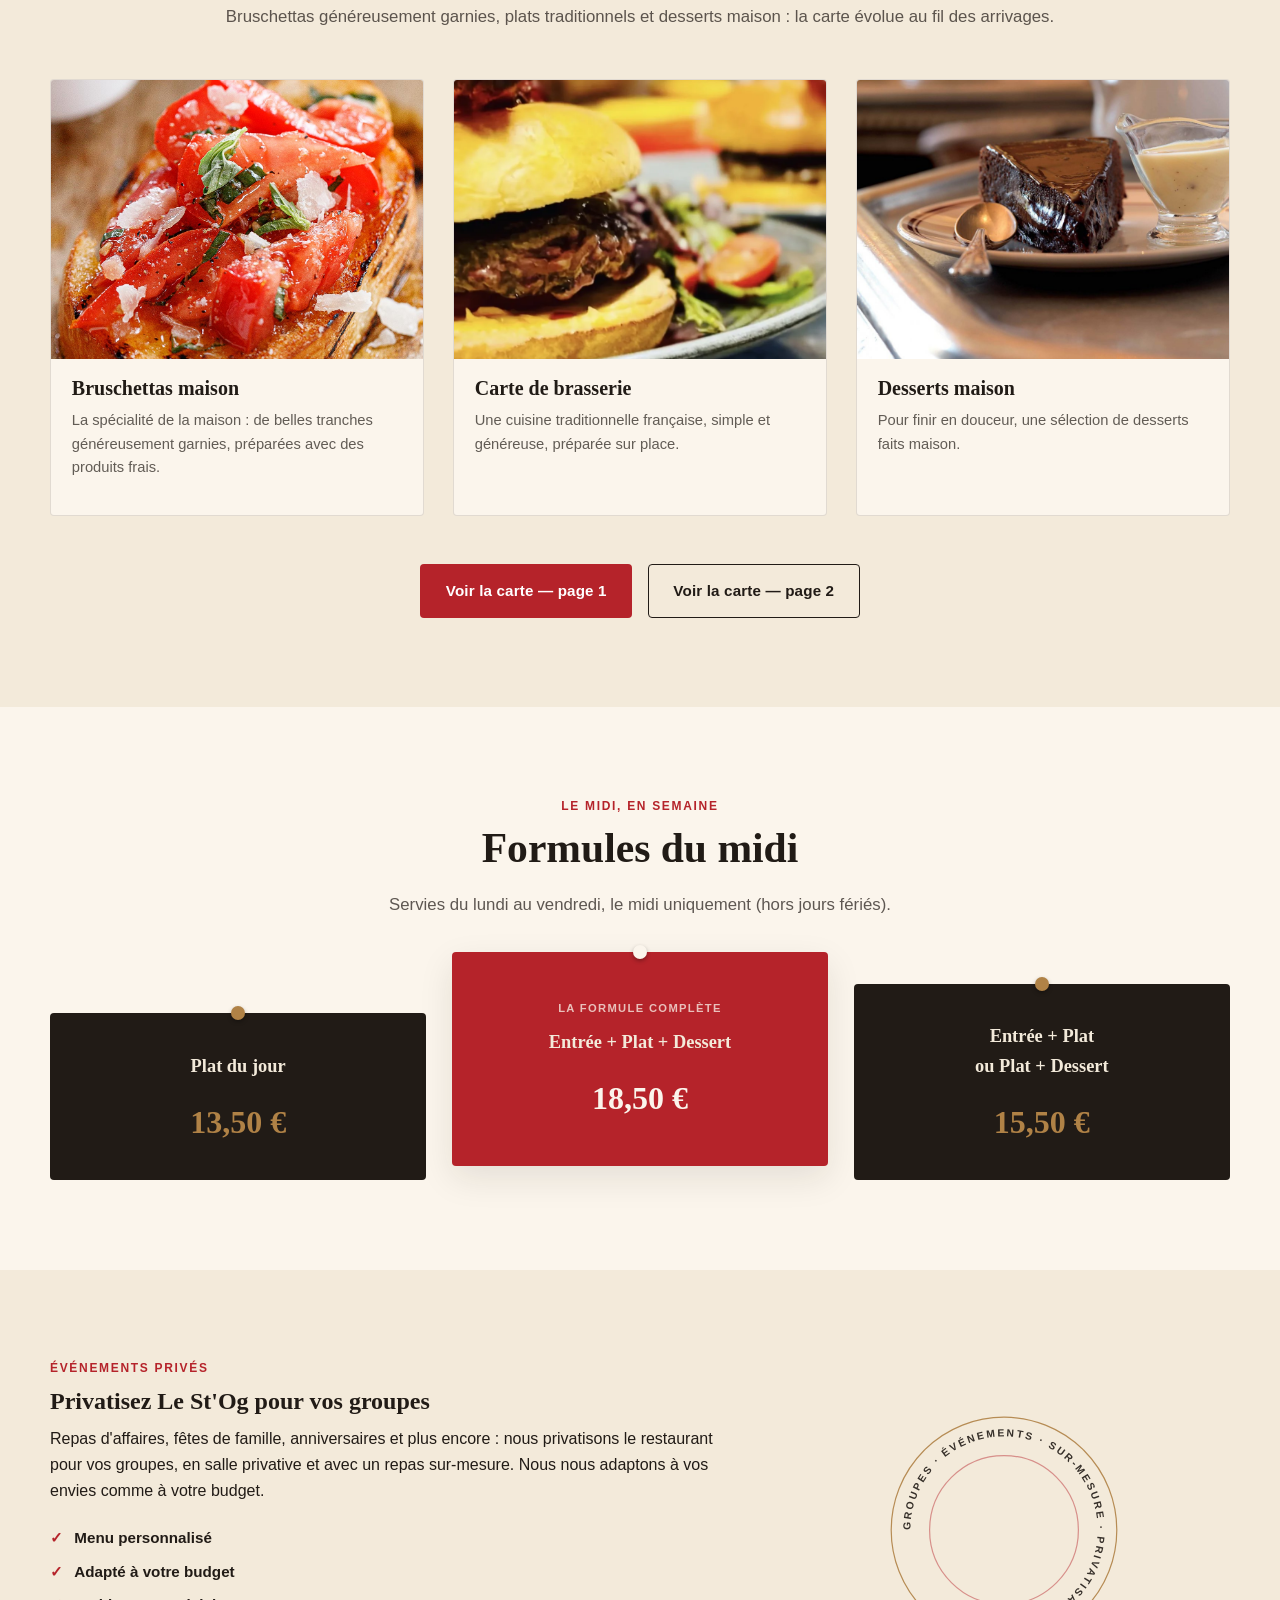
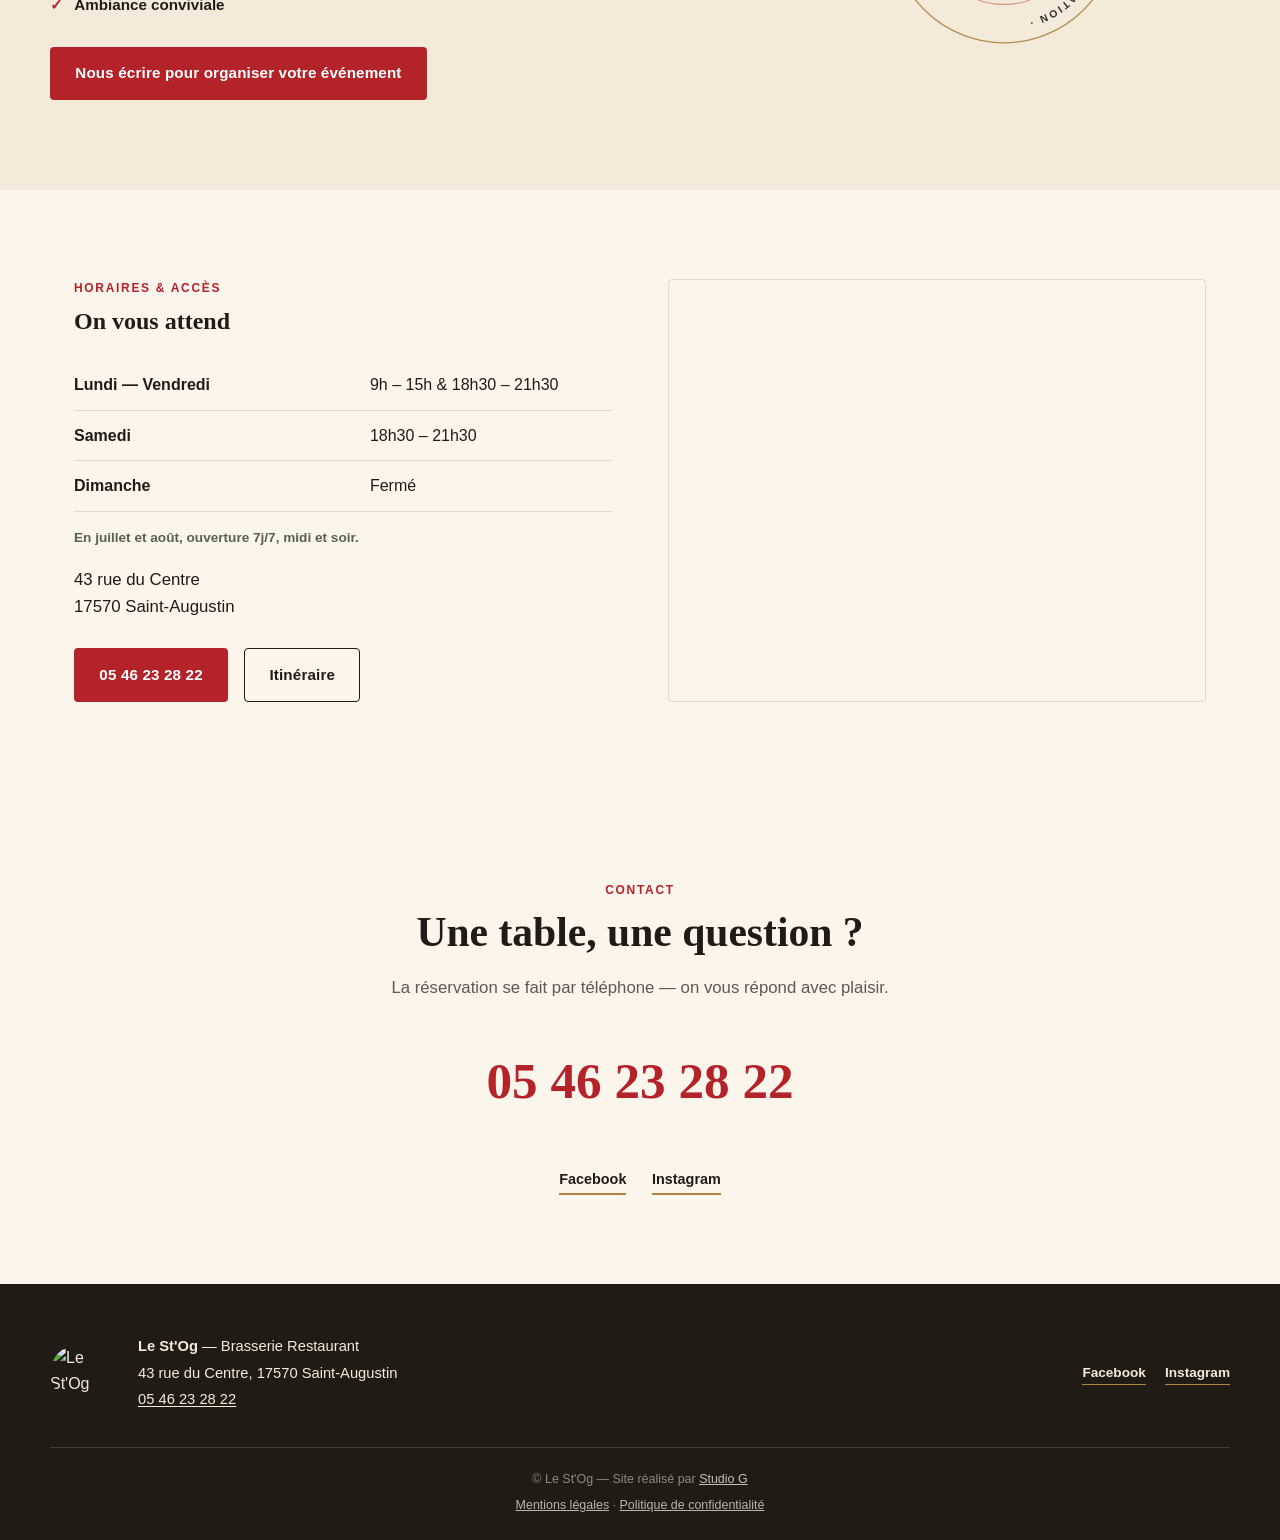
==== commit 660be193: "Update index.html" ====
--- a/index.html
+++ b/index.html
@@ -19,7 +19,7 @@
 <header class="site-header" id="site-header">
   <div class="header-inner">
     <a href="#accueil" class="brand">
-      <img src="assets/img/logo.png" alt="Le St'Og — Brasserie Restaurant" class="brand-logo">
+      <img src="logo.png" alt="Le St'Og — Brasserie Restaurant" class="brand-logo">
       <span class="brand-word">Le St'Og</span>
     </a>
 
@@ -67,7 +67,7 @@
     </div>
 
     <div class="hero-image">
-      <img src="assets/img/hero-terrasse.webp" alt="Terrasse ensoleillée du restaurant Le St'Og, tables dressées sous un parasol" loading="eager">
+      <img src="hero-terrasse.webp" alt="Terrasse ensoleillée du restaurant Le St'Og, tables dressées sous un parasol" loading="eager">
     </div>
   </section>
 
@@ -117,8 +117,8 @@
     </div>
 
     <div class="menu-cta">
-      <a href="assets/img/carte-1.webp" target="_blank" rel="noopener" class="btn btn-primary">Voir la carte — page 1</a>
-      <a href="assets/img/carte-2.webp" target="_blank" rel="noopener" class="btn btn-ghost">Voir la carte — page 2</a>
+      <a href="carte-1.webp" target="_blank" rel="noopener" class="btn btn-primary">Voir la carte — page 1</a>
+      <a href="carte-2.webp" target="_blank" rel="noopener" class="btn btn-ghost">Voir la carte — page 2</a>
     </div>
   </section>
 
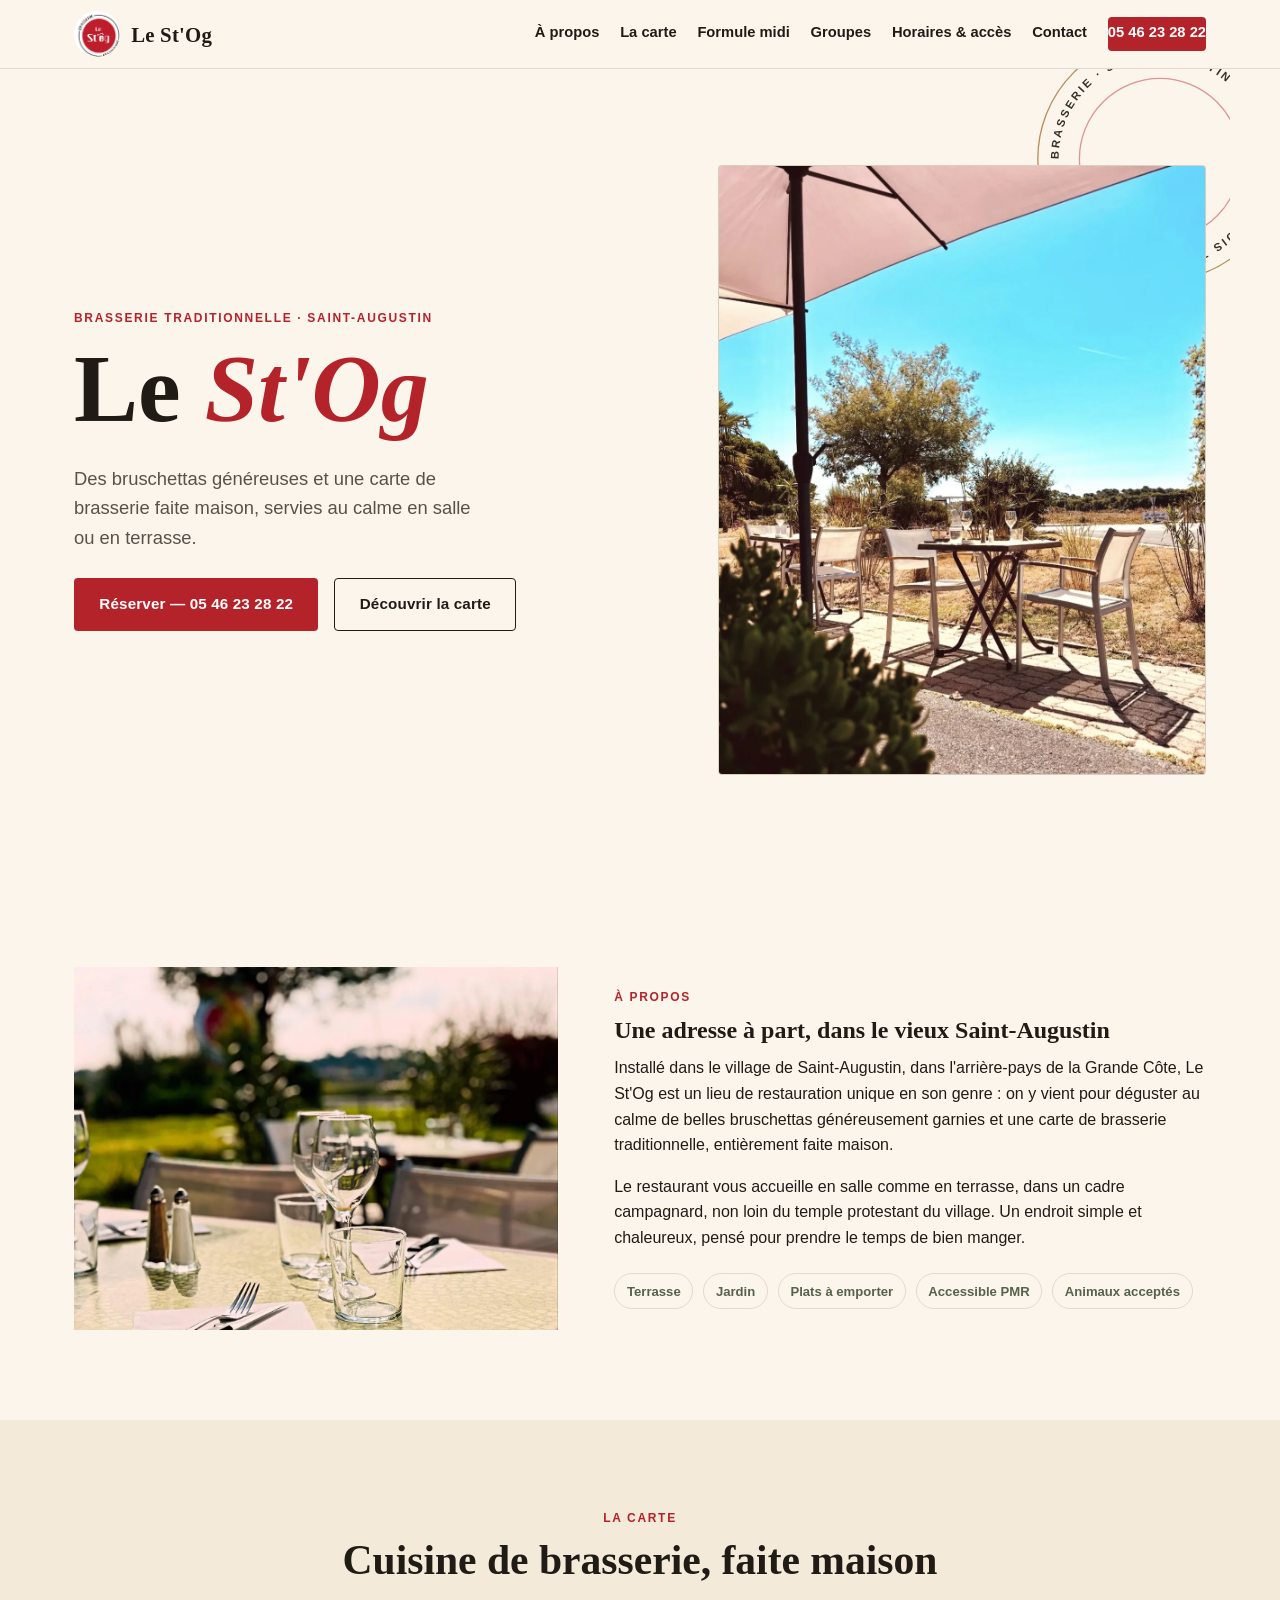
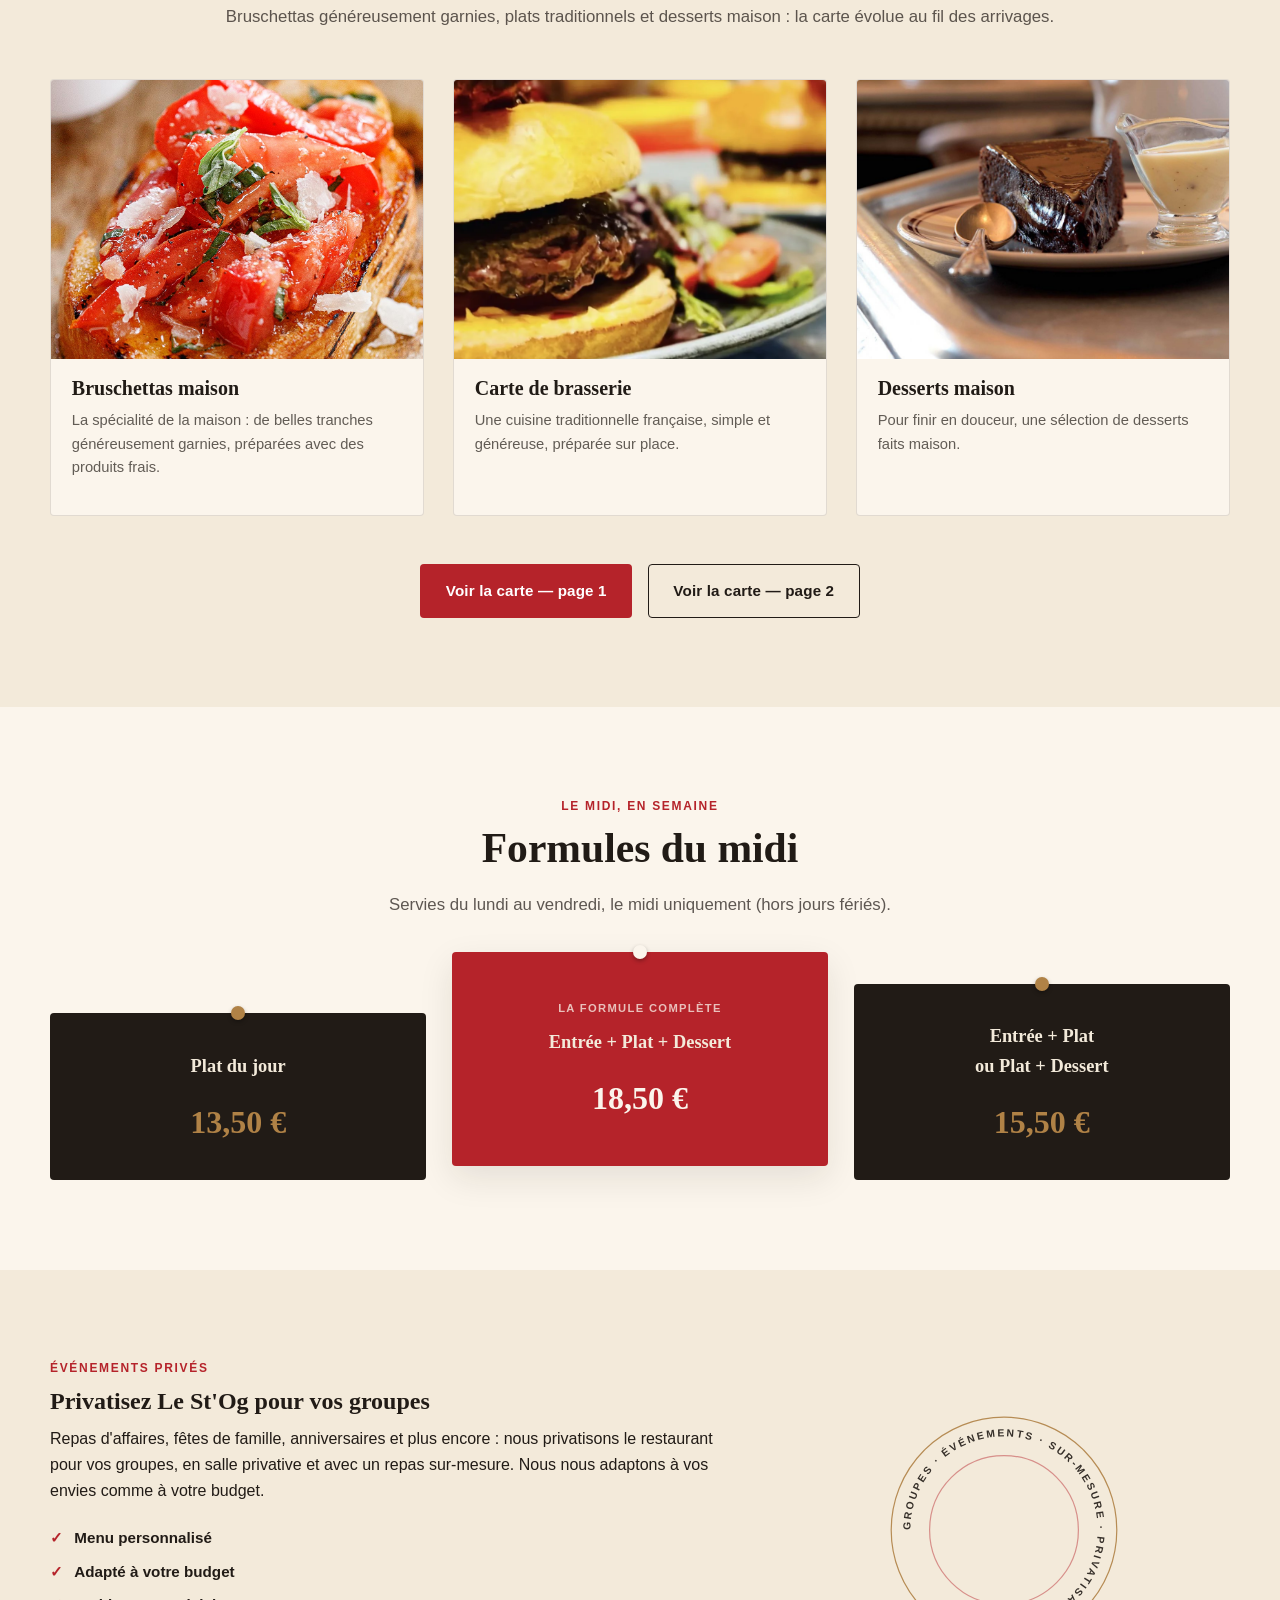
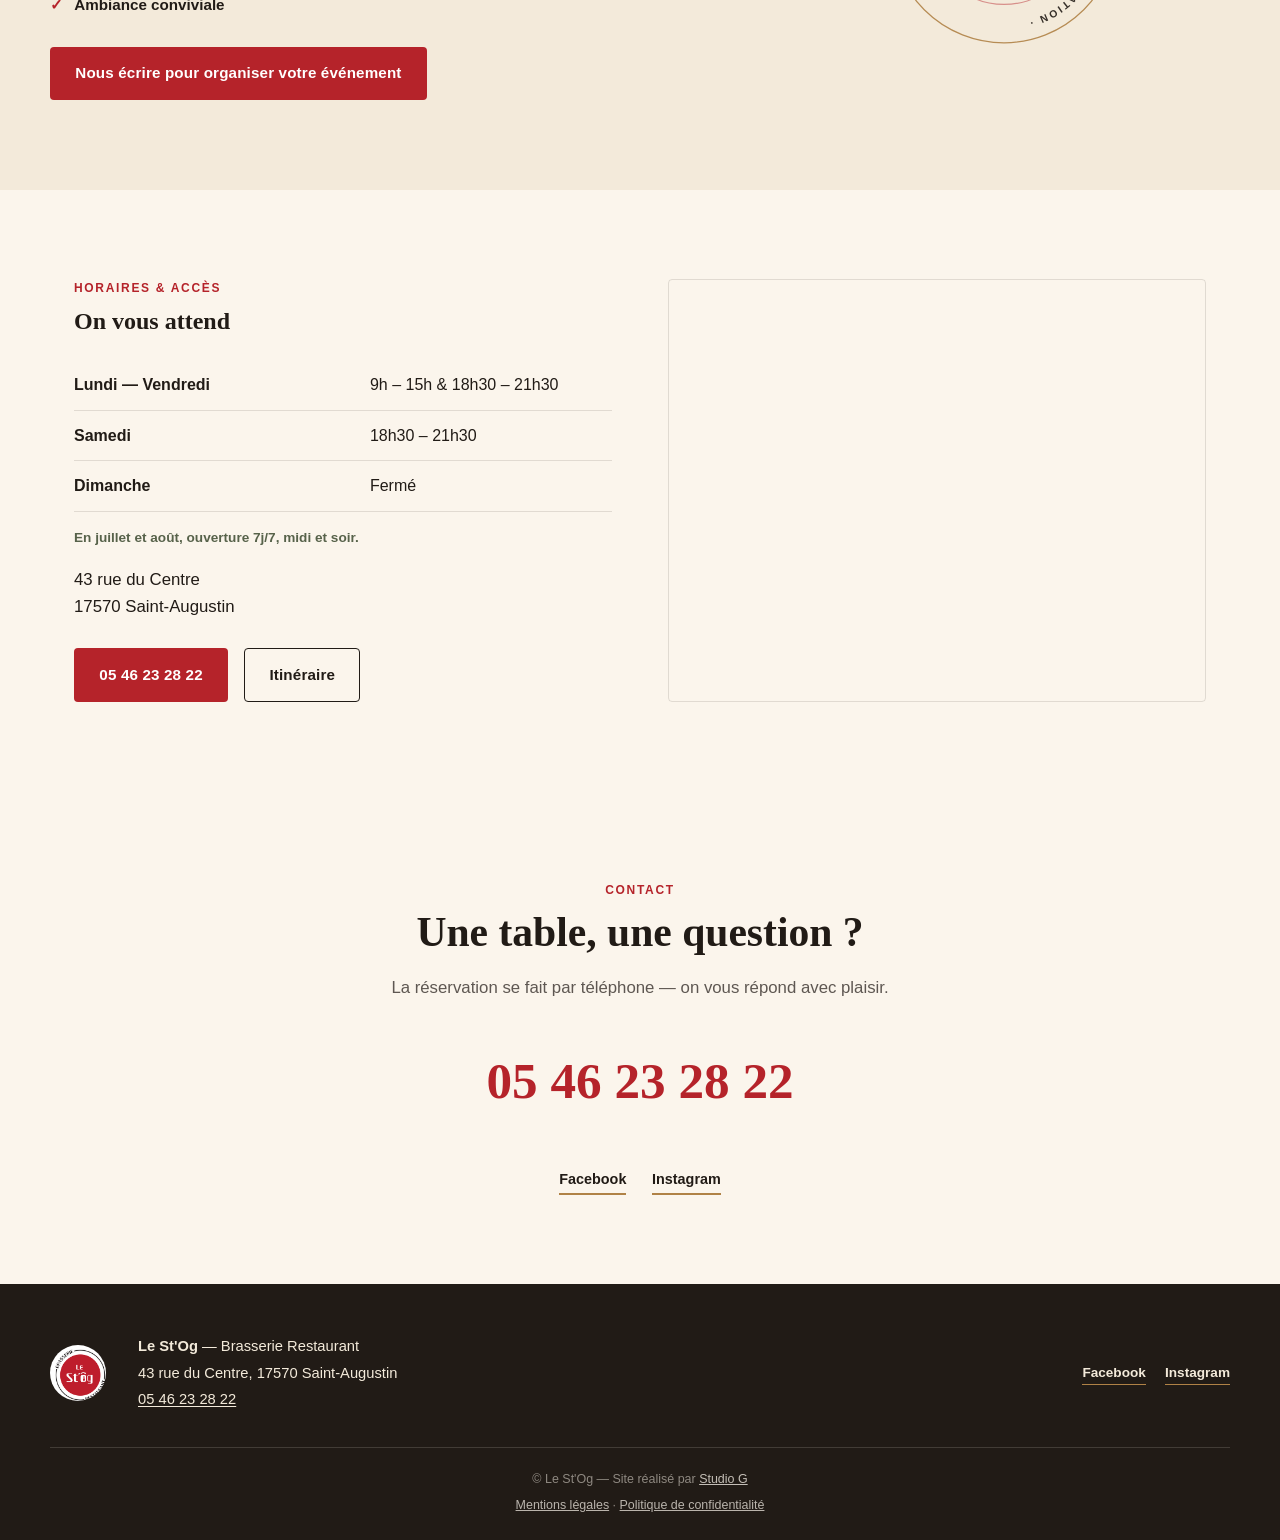
==== commit 7b98c1c2: "Update index.html" ====
--- a/index.html
+++ b/index.html
@@ -75,7 +75,7 @@
   <section class="section about" id="apropos">
     <div class="about-grid">
       <div class="about-media">
-        <img src="assets/img/about-salle.webp" alt="Table dressée en terrasse au St'Og, verres à vin et vue sur la campagne" loading="lazy">
+        <img src="about-salle.webp" alt="Table dressée en terrasse au St'Og, verres à vin et vue sur la campagne" loading="lazy">
       </div>
       <div class="about-copy">
         <p class="eyebrow">À propos</p>
@@ -231,7 +231,7 @@
 <!-- ===== FOOTER ===== -->
 <footer class="site-footer">
   <div class="footer-inner">
-    <img src="assets/img/logo.png" alt="Le St'Og" class="footer-logo">
+    <img src="logo.png" alt="Le St'Og" class="footer-logo">
     <div class="footer-info">
       <p><strong>Le St'Og</strong> — Brasserie Restaurant</p>
       <p>43 rue du Centre, 17570 Saint-Augustin</p>
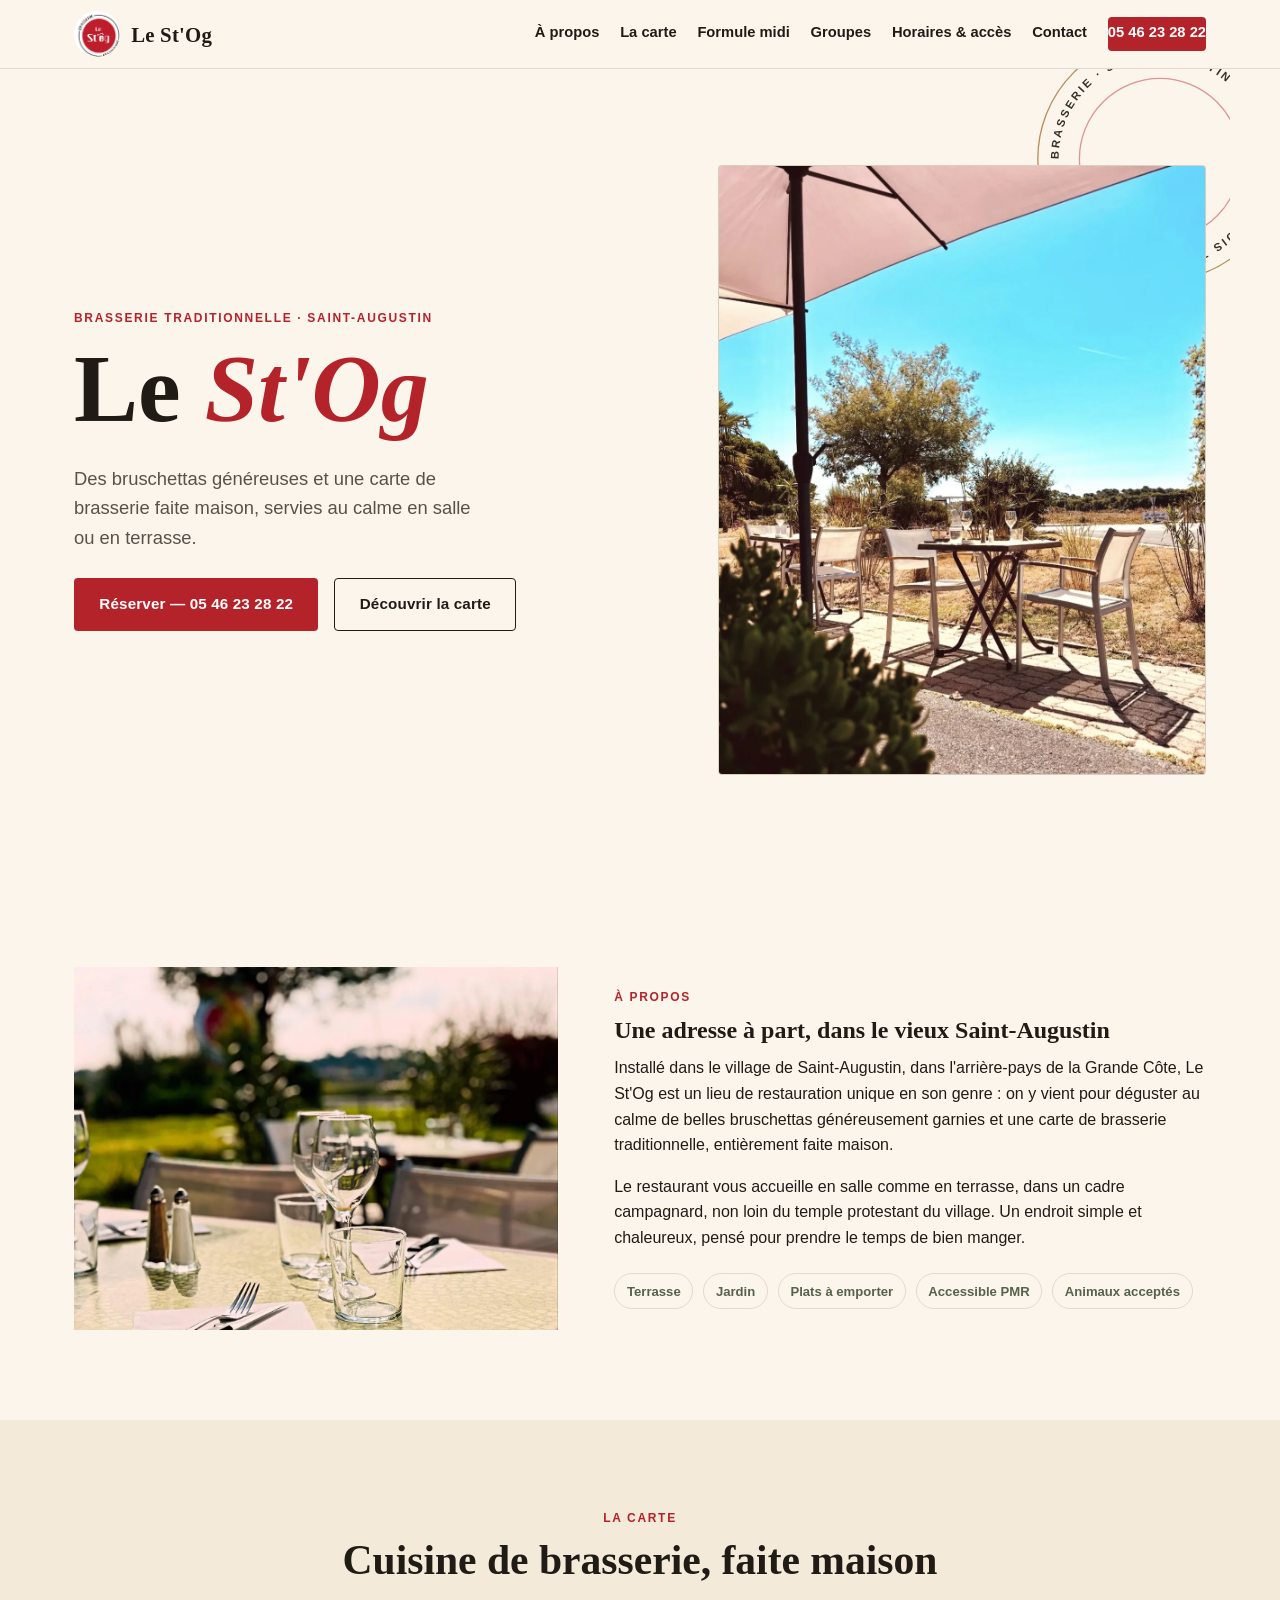
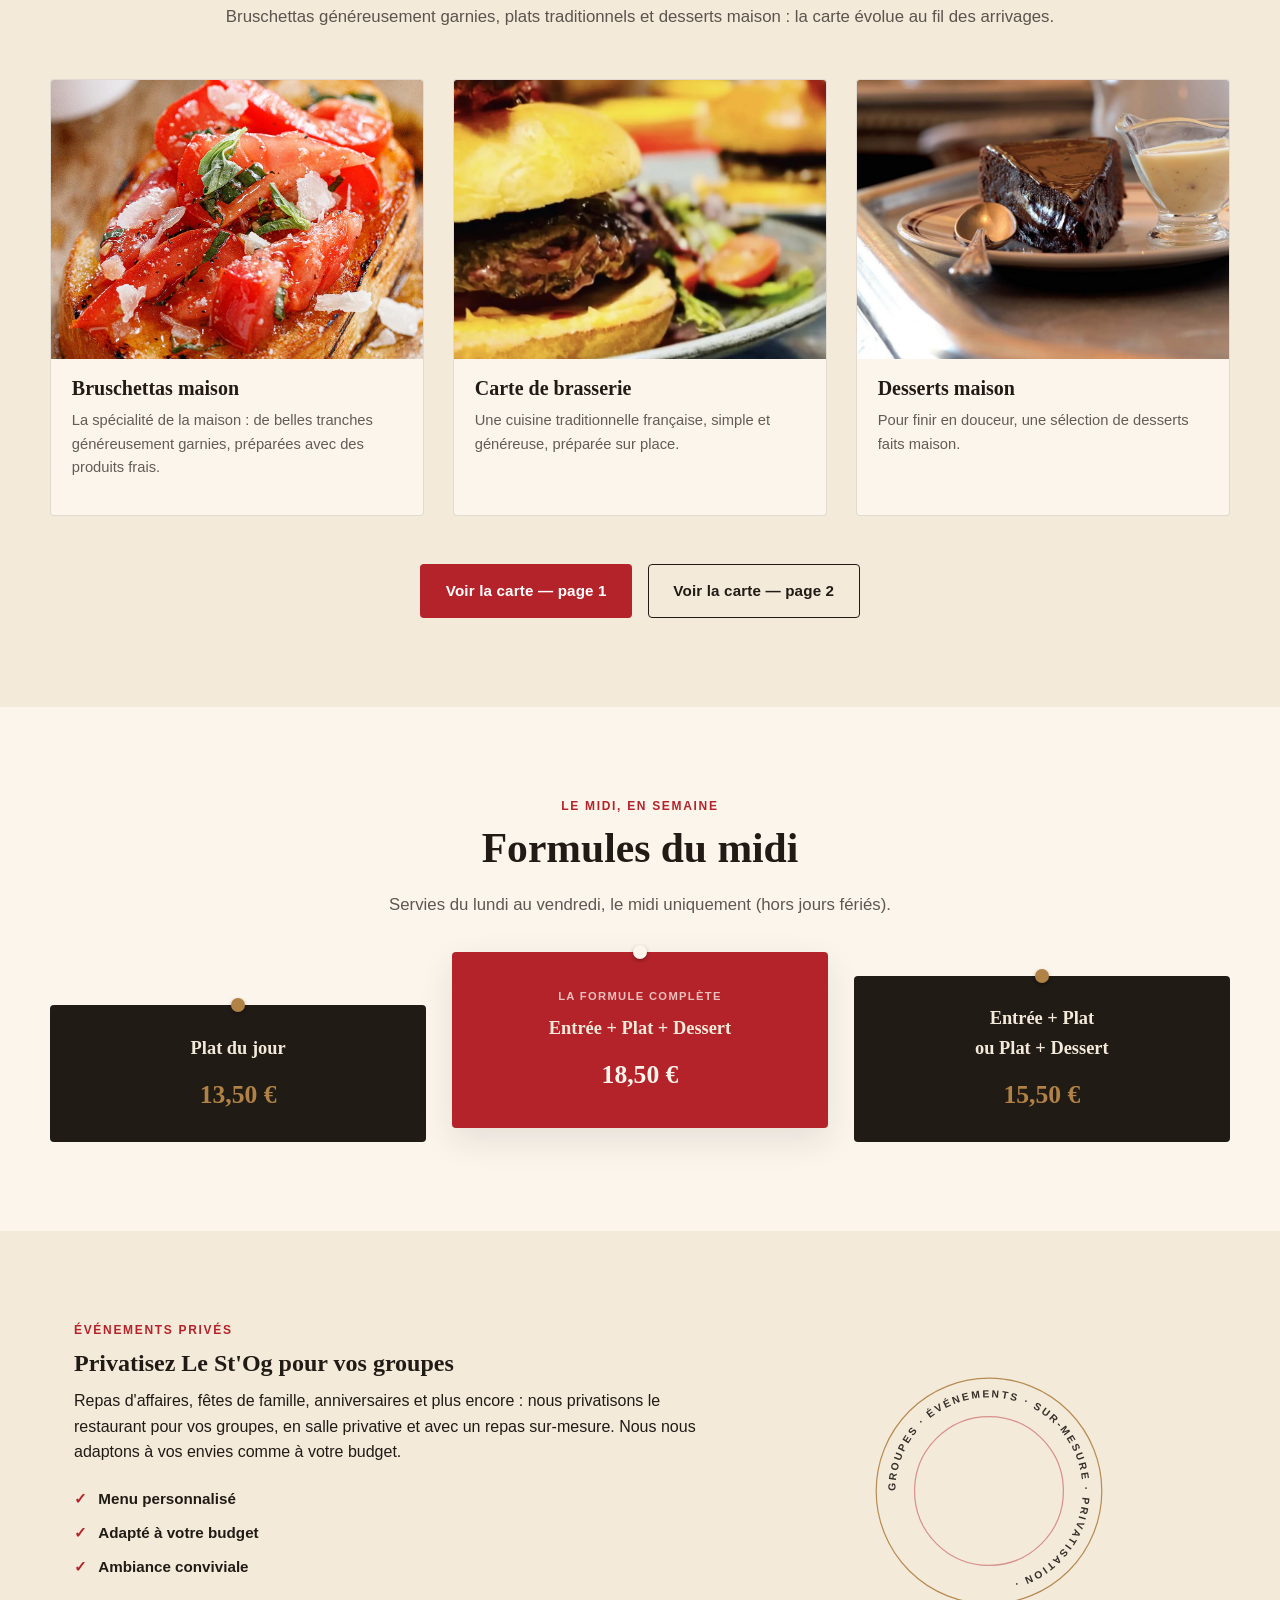
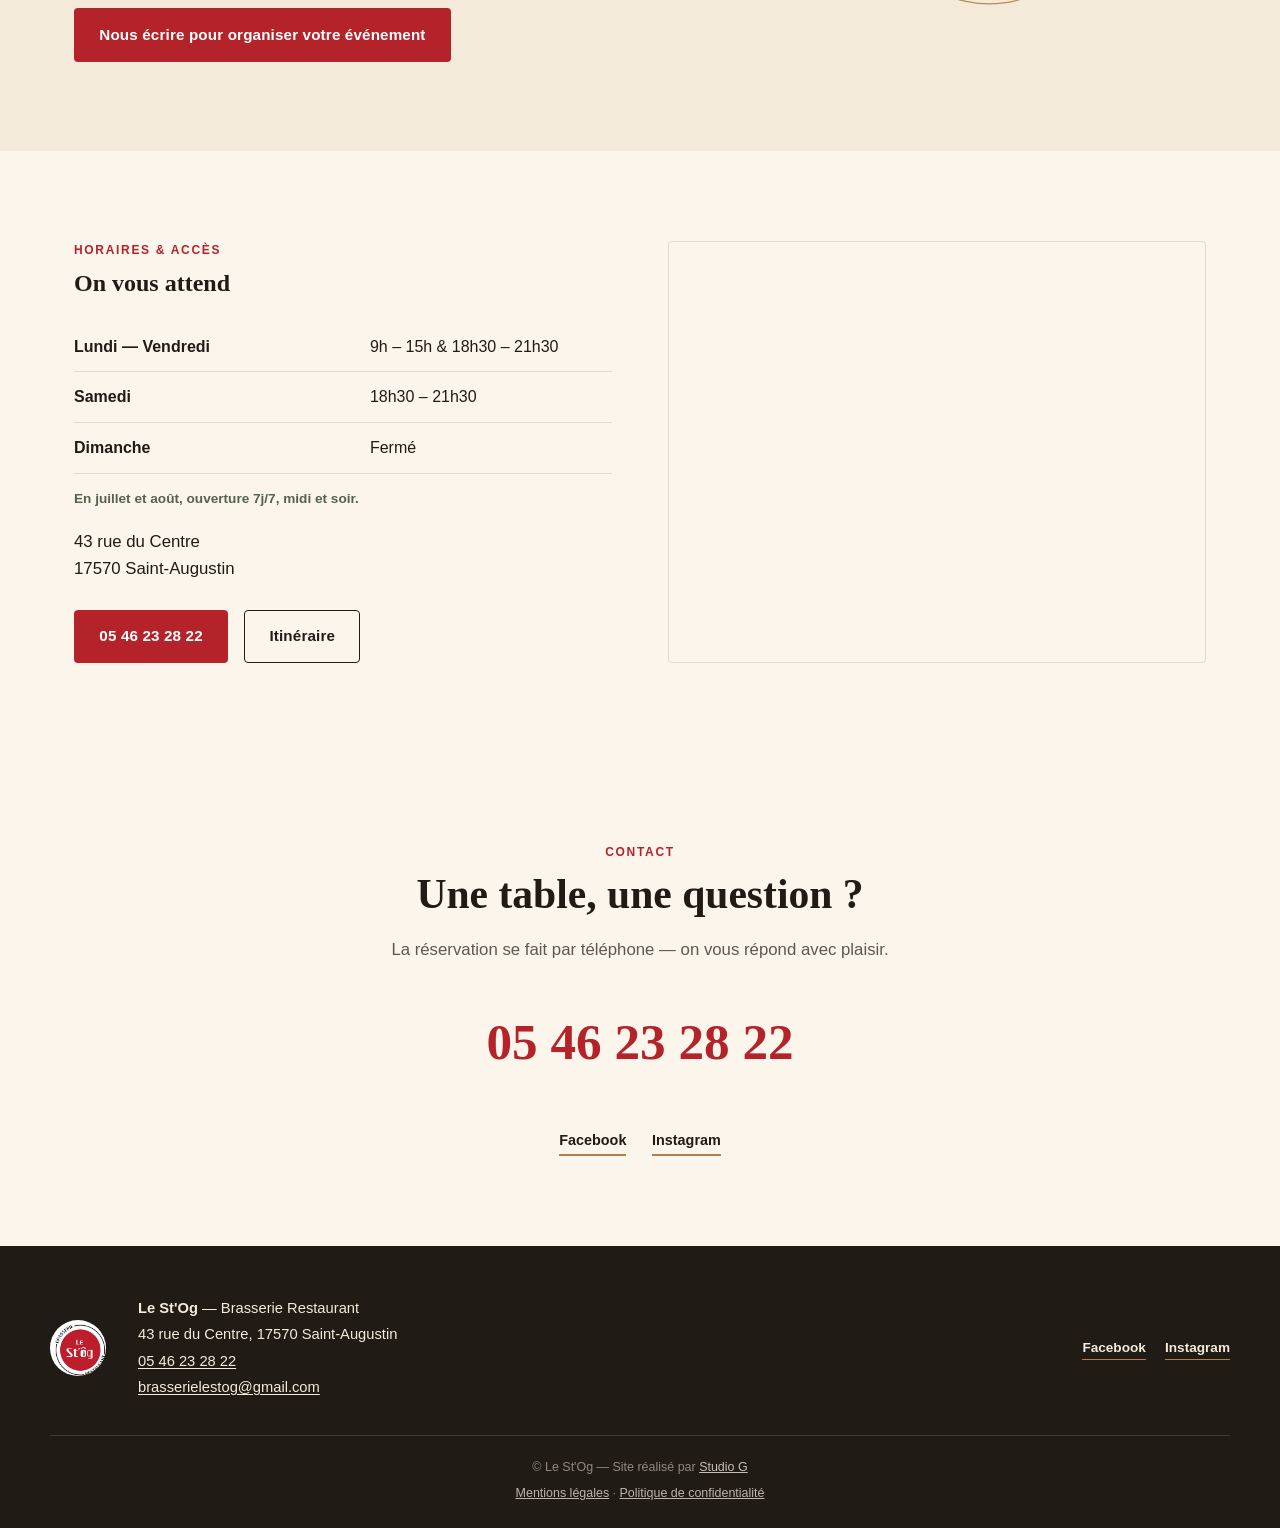
==== commit 37c6032b: "Update index.html" ====
--- a/index.html
+++ b/index.html
@@ -33,7 +33,7 @@
       <a href="tel:0546232822" class="nav-cta">05 46 23 28 22</a>
     </nav>
 
-    <button class="nav-toggle" id="nav-toggle" aria-label="Ouvrir le menu" aria-expanded="false" aria-controls="main-nav">
+    <button type="button" class="nav-toggle" id="nav-toggle" aria-label="Ouvrir le menu" aria-expanded="false" aria-controls="main-nav">
       <span></span><span></span><span></span>
     </button>
   </div>
@@ -236,6 +236,7 @@
       <p><strong>Le St'Og</strong> — Brasserie Restaurant</p>
       <p>43 rue du Centre, 17570 Saint-Augustin</p>
       <p><a href="tel:0546232822">05 46 23 28 22</a></p>
+      <p><a href="mail:brasserielestog@gmail.com">brasserielestog@gmail.com</a></p>
     </div>
     <div class="footer-social">
       <a href="https://www.facebook.com/profile.php?id=61562118181869" target="_blank" rel="noopener">Facebook</a>
--- a/style.css
+++ b/style.css
@@ -195,17 +195,28 @@
 .nav-toggle{
   display:none;
   flex-direction: column;
+  justify-content:center;
+  align-items:center;
   gap: 5px;
+  width: 44px;
+  height: 44px;
   background: none;
   border: none;
   cursor: pointer;
-  padding: 0.5em;
+  padding: 0;
+  position: relative;
+  z-index: 20;
+  touch-action: manipulation;
 }
 .nav-toggle span{
   width: 24px;
   height: 2px;
   background: var(--ink);
-}
+  transition: transform 0.2s ease, opacity 0.2s ease;
+}
+.nav-toggle.is-active span:nth-child(1){ transform: translateY(7px) rotate(45deg); }
+.nav-toggle.is-active span:nth-child(2){ opacity: 0; }
+.nav-toggle.is-active span:nth-child(3){ transform: translateY(-7px) rotate(-45deg); }
 
 /* =========================================================
    HERO
@@ -361,7 +372,7 @@
 
 .menu-grid{
   display:grid;
-  grid-template-columns: repeat(3, 1fr);
+  grid-template-columns: repeat(auto-fit, minmax(230px, 1fr));
   gap: 1.8rem;
   margin: 3rem auto 0;
 }
@@ -417,11 +428,12 @@
   background: var(--ink);
   color: var(--cream-soft);
   border-radius: var(--radius);
-  padding: 2.4rem 1.6rem 2rem;
+  padding: 1.8rem 1.4rem 1.6rem;
   text-align:center;
   display:flex;
   flex-direction:column;
-  gap: 0.6rem;
+  justify-content:center;
+  gap: 0.5rem;
 }
 .formule-card::before{
   content:"";
@@ -438,8 +450,8 @@
 
 .formule-card--featured{
   background: var(--red);
-  padding-top: 3rem;
-  padding-bottom: 2.6rem;
+  padding-top: 2.2rem;
+  padding-bottom: 2rem;
   transform: translateY(-14px);
   box-shadow: var(--shadow-soft);
 }
@@ -461,10 +473,10 @@
 
 .formule-price{
   font-family: var(--font-display);
-  font-size: 2rem;
+  font-size: 1.6rem;
   font-weight: 700;
   color: var(--gold);
-  margin-top: 0.2em;
+  margin-top: 0.15em;
 }
 .formule-card--featured .formule-price{ color: var(--cream); }
 
@@ -479,6 +491,7 @@
   grid-template-columns: 1.2fr 0.8fr;
   gap: 3rem;
   align-items:center;
+  padding: 0 1.5rem;
 }
 
 .check-list{
@@ -510,6 +523,753 @@
   opacity: 0.9;
 }
 .groupes-seal .seal-svg{ animation: spin-seal 50s linear infinite; }
+.groupes-copy .btn{
+  white-space: normal;
+  word-break: break-word;
+}
+
+.hours-note{
+  font-size: 0.85rem;
+  color: var(--olive);
+  font-weight: 600;
+  margin-top: -0.8em;
+  margin-bottom: 1.4em;
+}
+
+/* =========================================================
+   HOURS
+   ========================================================= */
+.hours-grid{
+  display:grid;
+  grid-template-columns: 1fr 1fr;
+  gap: 3.5rem;
+  align-items: stretch;
+}
+
+.hours-table{
+  width:100%;
+  border-collapse: collapse;
+  margin: 1.6em 0;
+}
+.hours-table th, .hours-table td{
+  text-align:left;
+  padding: 0.75em 0;
+  border-bottom: 1px solid var(--line);
+  font-weight: 400;
+}
+.hours-table th{
+  font-weight: 700;
+  width: 55%;
+}
+
+address{
+  font-style: normal;
+  margin: 1em 0 1.6em;
+  font-size: 1.05rem;
+}
+
+.hours-actions{
+  display:flex;
+  flex-wrap:wrap;
+  gap: 1rem;
+}
+
+.hours-map{
+  min-height: 320px;
+  border-radius: var(--radius);
+  overflow:hidden;
+  border: 1px solid var(--line);
+}
+.hours-map iframe{
+  width:100%;
+  height:100%;
+  min-height: 320px;
+  border:0;
+}
+
+/* =========================================================
+   CONTACT
+   ========================================================= */
+.contact{ text-align:center; }
+.contact-inner{ max-width: 640px; margin: 0 auto; }
+
+.phone-cta{
+  display:inline-block;
+  font-family: var(--font-display);
+  font-size: clamp(2.2rem, 5vw, 3.2rem);
+  font-weight: 700;
+  color: var(--red);
+  margin: 0.4em 0 0.9em;
+}
+.phone-cta:hover{ color: var(--red-dark); }
+
+.social-links{
+  display:flex;
+  justify-content:center;
+  gap: 1.6rem;
+}
+.social-links a{
+  font-weight: 700;
+  font-size: 0.9rem;
+  padding-bottom: 2px;
+  border-bottom: 2px solid var(--gold);
+}
+
+/* =========================================================
+   FOOTER
+   ========================================================= */
+.site-footer{
+  background: var(--ink);
+  color: var(--cream-soft);
+  padding: 3rem 1.5rem 1.5rem;
+}
+.footer-inner{
+  max-width: var(--container);
+  margin: 0 auto;
+  display:flex;
+  flex-wrap: wrap;
+  gap: 2rem;
+  align-items:center;
+  padding-bottom: 2rem;
+  border-bottom: 1px solid rgba(251,245,236,0.15);
+}
+.footer-logo{
+  width: 56px;
+  height: 56px;
+  border-radius: 50%;
+}
+.footer-info p{ margin: 0.2em 0; font-size: 0.92rem; }
+.footer-info a{ color: var(--cream-soft); text-decoration: underline; text-underline-offset: 2px; }
+
+.footer-social{
+  display:flex;
+  gap: 1.2rem;
+  margin-left: auto;
+}
+.footer-social a{
+  font-size: 0.85rem;
+  font-weight: 600;
+  color: var(--cream-soft);
+  border-bottom: 1px solid var(--gold);
+}
+
+.footer-credit{
+  max-width: var(--container);
+  margin: 1.4rem auto 0;
+  font-size: 0.78rem;
+  color: rgba(251,245,236,0.5);
+  text-align:center;
+}
+.footer-credit a{ color: rgba(251,245,236,0.75); text-decoration: underline; }
+
+.footer-legal{
+  max-width: var(--container);
+  margin: 0.4rem auto 0;
+  font-size: 0.78rem;
+  color: rgba(251,245,236,0.5);
+  text-align:center;
+}
+.footer-legal a{ color: rgba(251,245,236,0.7); text-decoration: underline; }
+
+/* =========================================================
+   PAGES LÉGALES
+   ========================================================= */
+.legal-page{
+  max-width: 760px;
+  padding-top: 3rem;
+  padding-bottom: 5rem;
+}
+.legal-page h1{
+  font-size: clamp(1.8rem, 3.5vw, 2.4rem);
+  margin-bottom: 0.3em;
+}
+.legal-page .updated{
+  font-size: 0.85rem;
+  color: rgba(33,27,22,0.5);
+  margin-bottom: 2.4em;
+}
+.legal-page h2{
+  font-size: 1.25rem;
+  margin-top: 2.2em;
+}
+.legal-page p, .legal-page li{
+  color: rgba(33,27,22,0.8);
+  font-size: 0.96rem;
+}
+.legal-page ul{ padding-left: 1.3em; }
+.legal-page a{ text-decoration: underline; text-underline-offset: 2px; color: var(--red); }
+.legal-page .todo{
+  background: var(--card);
+  border-left: 3px solid var(--red);
+  padding: 0.8em 1em;
+  font-size: 0.85rem;
+  border-radius: 0 var(--radius) var(--radius) 0;
+}
+
+/* =========================================================
+   RESPONSIVE
+   ========================================================= */
+@media (max-width: 900px){
+  .nav-toggle{ display:none !important; }
+  
+  .main-nav{
+    position: static;
+    background: transparent;
+    flex-direction: row;
+    flex-wrap: wrap;
+    padding: 0;
+    gap: 0.8rem;
+    transform: none;
+    justify-content: center;
+  }
+  .main-nav.is-open{ transform: none; }
+
+  .hero{ grid-template-columns: 1fr; }
+  .hero-image{ order: -1; aspect-ratio: 16/10; }
+  .hero-seal{ width: 170px; height:170px; right: -30px; top: -20px; }
+
+  .about-grid{ grid-template-columns: 1fr; }
+  .hours-grid{ grid-template-columns: 1fr; }
+  .footer-social{ margin-left: 0; }
+  .formule-grid{ grid-template-columns: 1fr; max-width: 380px; margin-left:auto; margin-right:auto; }
+  .formule-card--featured{ transform: none; order: -1; }
+  .groupes-inner{ grid-template-columns: 1fr; }
+  .groupes-seal{ order: -1; width: 170px; height: 170px; }
+}
+
+@media (max-width: 560px){
+  .hero-actions{ flex-direction: column; align-items: flex-start; }
+  .hero-actions .btn{ width: 100%; justify-content:center; }
+}
+/* =========================================================
+   LE ST'OG — tokens
+   ========================================================= */
+:root{
+  --red: #B5232A;
+  --red-dark: #7E181D;
+  --ink: #211B16;
+  --cream: #FBF5EC;
+  --cream-soft: #F3EADA;
+  --card: #EFE4D0;
+  --gold: #B08246;
+  --olive: #57624A;
+  --line: rgba(33,27,22,0.12);
+
+  --font-display: 'Fraunces', serif;
+  --font-body: 'Archivo', sans-serif;
+
+  --container: 1180px;
+  --radius: 4px;
+  --shadow-soft: 0 12px 34px rgba(33,27,22,0.10);
+}
+
+*, *::before, *::after{ box-sizing: border-box; }
+
+html{ scroll-behavior: smooth; }
+
+body{
+  margin:0;
+  background: var(--cream);
+  color: var(--ink);
+  font-family: var(--font-body);
+  font-size: 16px;
+  line-height: 1.6;
+  -webkit-font-smoothing: antialiased;
+}
+
+img{ max-width:100%; display:block; }
+
+a{ color: inherit; text-decoration: none; }
+
+h1,h2,h3{
+  font-family: var(--font-display);
+  font-weight: 700;
+  line-height: 1.05;
+  margin: 0 0 0.5em;
+}
+
+p{ margin: 0 0 1em; }
+
+.skip-link{
+  position:absolute; left:-999px; top:0;
+  background: var(--ink); color:#fff; padding: 0.75em 1.25em;
+  z-index: 999;
+}
+.skip-link:focus{ left: 1em; top: 1em; }
+
+:focus-visible{
+  outline: 3px solid var(--gold);
+  outline-offset: 2px;
+}
+
+@media (prefers-reduced-motion: reduce){
+  html{ scroll-behavior: auto; }
+  *, *::before, *::after{
+    animation-duration: 0.001ms !important;
+    animation-iteration-count: 1 !important;
+    transition-duration: 0.001ms !important;
+  }
+}
+
+.eyebrow{
+  font-family: var(--font-body);
+  font-weight: 700;
+  font-size: 0.75rem;
+  letter-spacing: 0.14em;
+  text-transform: uppercase;
+  color: var(--red);
+  margin: 0 0 0.9em;
+}
+.eyebrow-center{ text-align:center; }
+
+.section{
+  padding: clamp(3.5rem, 7vw, 6.5rem) 1.5rem;
+  max-width: var(--container);
+  margin: 0 auto;
+}
+
+.section-title{
+  font-size: clamp(1.9rem, 3.4vw, 2.6rem);
+  max-width: 32ch;
+}
+.section-title.center{ margin-left:auto; margin-right:auto; text-align:center; }
+
+.section-lede{
+  max-width: 56ch;
+  color: rgba(33,27,22,0.72);
+  font-size: 1.05rem;
+}
+.center + .section-lede{ margin-left:auto; margin-right:auto; text-align:center; }
+
+/* =========================================================
+   BUTTONS
+   ========================================================= */
+.btn{
+  display:inline-flex;
+  align-items:center;
+  gap:0.5em;
+  padding: 0.9em 1.6em;
+  border-radius: var(--radius);
+  font-family: var(--font-body);
+  font-weight: 700;
+  font-size: 0.95rem;
+  letter-spacing: 0.01em;
+  border: 1.5px solid transparent;
+  transition: transform 0.15s ease, background-color 0.2s ease, color 0.2s ease, border-color .2s ease;
+  white-space: nowrap;
+}
+.btn:hover{ transform: translateY(-2px); }
+
+.btn-primary{
+  background: var(--red);
+  color: #fff;
+}
+.btn-primary:hover{ background: var(--red-dark); }
+
+.btn-ghost{
+  background: transparent;
+  border-color: var(--ink);
+  color: var(--ink);
+}
+.btn-ghost:hover{ background: var(--ink); color: var(--cream); }
+
+/* =========================================================
+   HEADER
+   ========================================================= */
+.site-header{
+  position: sticky;
+  top: 0;
+  z-index: 100;
+  background: rgba(251,245,236,0.92);
+  backdrop-filter: blur(8px);
+  border-bottom: 1px solid var(--line);
+}
+
+.header-inner{
+  max-width: var(--container);
+  margin: 0 auto;
+  padding: 0.7rem 1.5rem;
+  display:flex;
+  align-items:center;
+  justify-content: space-between;
+  gap: 1.5rem;
+}
+
+.brand{
+  display:flex;
+  align-items:center;
+  gap:0.7rem;
+}
+.brand-logo{
+  width: 46px;
+  height: 46px;
+  border-radius: 50%;
+  object-fit: cover;
+}
+.brand-word{
+  font-family: var(--font-display);
+  font-weight: 700;
+  font-size: 1.3rem;
+  letter-spacing: 0.01em;
+}
+
+.main-nav{
+  display:flex;
+  align-items:center;
+  gap: 1.3rem;
+}
+.main-nav a{
+  font-size: 0.92rem;
+  font-weight: 600;
+  padding: 0.3em 0;
+  border-bottom: 2px solid transparent;
+  transition: border-color 0.2s ease, color .2s ease;
+}
+.main-nav a:not(.nav-cta):hover{ border-color: var(--red); }
+
+.nav-cta{
+  background: var(--red);
+  color: #fff !important;
+  padding: 0.6em 1.1em;
+  border-radius: var(--radius);
+}
+.nav-cta:hover{ background: var(--red-dark); }
+
+.nav-toggle{
+  display:none;
+  flex-direction: column;
+  justify-content:center;
+  align-items:center;
+  gap: 5px;
+  width: 44px;
+  height: 44px;
+  background: none;
+  border: none;
+  cursor: pointer;
+  padding: 0;
+  position: relative;
+  z-index: 20;
+  touch-action: manipulation;
+}
+.nav-toggle span{
+  width: 24px;
+  height: 2px;
+  background: var(--ink);
+  transition: transform 0.2s ease, opacity 0.2s ease;
+}
+.nav-toggle.is-active span:nth-child(1){ transform: translateY(7px) rotate(45deg); }
+.nav-toggle.is-active span:nth-child(2){ opacity: 0; }
+.nav-toggle.is-active span:nth-child(3){ transform: translateY(-7px) rotate(-45deg); }
+
+/* =========================================================
+   HERO
+   ========================================================= */
+.hero{
+  position: relative;
+  max-width: var(--container);
+  margin: 0 auto;
+  padding: clamp(3rem, 8vw, 6rem) 1.5rem clamp(4rem, 8vw, 7rem);
+  display:grid;
+  grid-template-columns: 1.1fr 0.9fr;
+  align-items: center;
+  gap: 3rem;
+  overflow: hidden;
+}
+
+.hero-title{
+  font-size: clamp(3.4rem, 8vw, 6rem);
+  margin-bottom: 0.25em;
+}
+.hero-title em{
+  font-style: italic;
+  color: var(--red);
+}
+
+.hero-tagline{
+  font-size: 1.15rem;
+  max-width: 40ch;
+  color: rgba(33,27,22,0.75);
+}
+
+.hero-actions{
+  display:flex;
+  flex-wrap: wrap;
+  gap: 1rem;
+  margin-top: 1.6rem;
+}
+
+.hero-image{
+  position: relative;
+  aspect-ratio: 4/5;
+  background: linear-gradient(155deg, var(--card), var(--cream-soft));
+  border: 1px solid var(--line);
+  border-radius: var(--radius);
+  display:flex;
+  align-items:flex-end;
+  justify-content:center;
+  overflow:hidden;
+}
+
+.hero-image img,
+.about-media img{
+  width: 100%;
+  height: 100%;
+  object-fit: cover;
+}
+
+.placeholder-tag{
+  font-size: 0.78rem;
+  font-weight: 600;
+  letter-spacing: 0.04em;
+  color: rgba(33,27,22,0.45);
+  background: rgba(255,255,255,0.6);
+  padding: 0.5em 0.9em;
+  margin-bottom: 1em;
+  border-radius: 999px;
+}
+
+/* Signature seal element */
+.hero-seal{
+  position: absolute;
+  right: -60px;
+  top: -40px;
+  width: 260px;
+  height: 260px;
+  pointer-events: none;
+  opacity: 0.9;
+}
+.seal-svg{
+  width:100%;
+  height:100%;
+  animation: spin-seal 40s linear infinite;
+}
+@keyframes spin-seal{
+  from{ transform: rotate(0deg); }
+  to{ transform: rotate(360deg); }
+}
+.seal-ring-outer{
+  fill:none;
+  stroke: var(--gold);
+  stroke-width: 1;
+}
+.seal-ring-inner{
+  fill:none;
+  stroke: var(--red);
+  stroke-width: 1;
+  opacity: 0.5;
+}
+.seal-text{
+  font-family: var(--font-body);
+  font-size: 8.6px;
+  font-weight: 700;
+  letter-spacing: 0.22em;
+  fill: var(--ink);
+  text-transform: uppercase;
+}
+
+/* =========================================================
+   ABOUT
+   ========================================================= */
+.about-grid{
+  display:grid;
+  grid-template-columns: 0.9fr 1.1fr;
+  gap: 3.5rem;
+  align-items:center;
+}
+
+.about-media{
+  aspect-ratio: 4/3;
+  background: linear-gradient(160deg, var(--olive), #3d452f);
+  border-radius: var(--radius);
+  display:flex;
+  align-items:flex-end;
+  justify-content:center;
+}
+.about-media .placeholder-tag{
+  color: rgba(255,255,255,0.85);
+  background: rgba(0,0,0,0.25);
+}
+
+.tag-list{
+  list-style:none;
+  padding:0;
+  margin: 1.4em 0 0;
+  display:flex;
+  flex-wrap:wrap;
+  gap: 0.6em;
+}
+.tag-list li{
+  font-size: 0.82rem;
+  font-weight: 600;
+  padding: 0.5em 0.9em;
+  border: 1px solid var(--line);
+  border-radius: 999px;
+  color: var(--olive);
+}
+
+/* =========================================================
+   MENU
+   ========================================================= */
+.menu{ background: var(--cream-soft); max-width: none; }
+.menu > *{ max-width: var(--container); margin-left:auto; margin-right:auto; }
+
+.menu-grid{
+  display:grid;
+  grid-template-columns: repeat(auto-fit, minmax(230px, 1fr));
+  gap: 1.8rem;
+  margin: 3rem auto 0;
+}
+
+.menu-card{
+  background: var(--cream);
+  border: 1px solid var(--line);
+  border-radius: var(--radius);
+  overflow:hidden;
+}
+.menu-card h3{
+  font-size: 1.25rem;
+  padding: 1.2rem 1.3rem 0;
+}
+.menu-card p{
+  padding: 0 1.3rem 1.3rem;
+  font-size: 0.92rem;
+  color: rgba(33,27,22,0.7);
+}
+.menu-card-media{
+  aspect-ratio: 4/3;
+  background: linear-gradient(155deg, var(--card), var(--cream-soft));
+  display:flex;
+  align-items:flex-end;
+  justify-content:center;
+}
+.menu-card-media img{ width:100%; height:100%; object-fit:cover; }
+
+.menu-cta{
+  display:flex;
+  justify-content:center;
+  gap: 1rem;
+  flex-wrap: wrap;
+  margin-top: 3rem;
+}
+
+/* =========================================================
+   FORMULE MIDI
+   ========================================================= */
+.formules{ max-width: none; background: var(--cream); }
+.formules > *{ max-width: var(--container); margin-left:auto; margin-right:auto; }
+
+.formule-grid{
+  display:grid;
+  grid-template-columns: repeat(3, 1fr);
+  gap: 1.6rem;
+  margin-top: 3rem;
+  align-items: end;
+}
+
+.formule-card{
+  position: relative;
+  background: var(--ink);
+  color: var(--cream-soft);
+  border-radius: var(--radius);
+  padding: 1.8rem 1.4rem 1.6rem;
+  text-align:center;
+  display:flex;
+  flex-direction:column;
+  justify-content:center;
+  gap: 0.5rem;
+}
+.formule-card::before{
+  content:"";
+  position:absolute;
+  top: -7px;
+  left: 50%;
+  transform: translateX(-50%);
+  width: 14px;
+  height: 14px;
+  border-radius: 50%;
+  background: var(--gold);
+  box-shadow: 0 2px 4px rgba(0,0,0,0.3);
+}
+
+.formule-card--featured{
+  background: var(--red);
+  padding-top: 2.2rem;
+  padding-bottom: 2rem;
+  transform: translateY(-14px);
+  box-shadow: var(--shadow-soft);
+}
+.formule-card--featured::before{ background: var(--cream); }
+
+.formule-tag{
+  font-size: 0.7rem;
+  font-weight: 700;
+  letter-spacing: 0.12em;
+  text-transform: uppercase;
+  color: rgba(251,245,236,0.75);
+}
+
+.formule-name{
+  font-family: var(--font-display);
+  font-size: 1.15rem;
+  font-weight: 600;
+}
+
+.formule-price{
+  font-family: var(--font-display);
+  font-size: 1.6rem;
+  font-weight: 700;
+  color: var(--gold);
+  margin-top: 0.15em;
+}
+.formule-card--featured .formule-price{ color: var(--cream); }
+
+/* =========================================================
+   GROUPES / PRIVATISATION
+   ========================================================= */
+.groupes{ max-width: none; background: var(--cream-soft); }
+.groupes-inner{
+  max-width: var(--container);
+  margin: 0 auto;
+  display:grid;
+  grid-template-columns: 1.2fr 0.8fr;
+  gap: 3rem;
+  align-items:center;
+  padding: 0 1.5rem;
+}
+
+.check-list{
+  list-style:none;
+  padding:0;
+  margin: 1.4em 0 1.8em;
+  display:flex;
+  flex-direction:column;
+  gap: 0.6em;
+}
+.check-list li{
+  position:relative;
+  padding-left: 1.6em;
+  font-weight: 600;
+  font-size: 0.95rem;
+}
+.check-list li::before{
+  content:"✓";
+  position:absolute;
+  left:0;
+  color: var(--red);
+  font-weight: 700;
+}
+
+.groupes-seal{
+  width: 240px;
+  height: 240px;
+  margin: 0 auto;
+  opacity: 0.9;
+}
+.groupes-seal .seal-svg{ animation: spin-seal 50s linear infinite; }
+.groupes-copy .btn{
+  white-space: normal;
+  word-break: break-word;
+}
 
 .hours-note{
   font-size: 0.85rem;
@@ -703,6 +1463,7 @@
     gap: 1.4rem;
     transform: translateX(100%);
     transition: transform 0.25s ease;
+    z-index: 15;
   }
   .main-nav.is-open{ transform: translateX(0); }
   .nav-toggle{ display:flex; }
